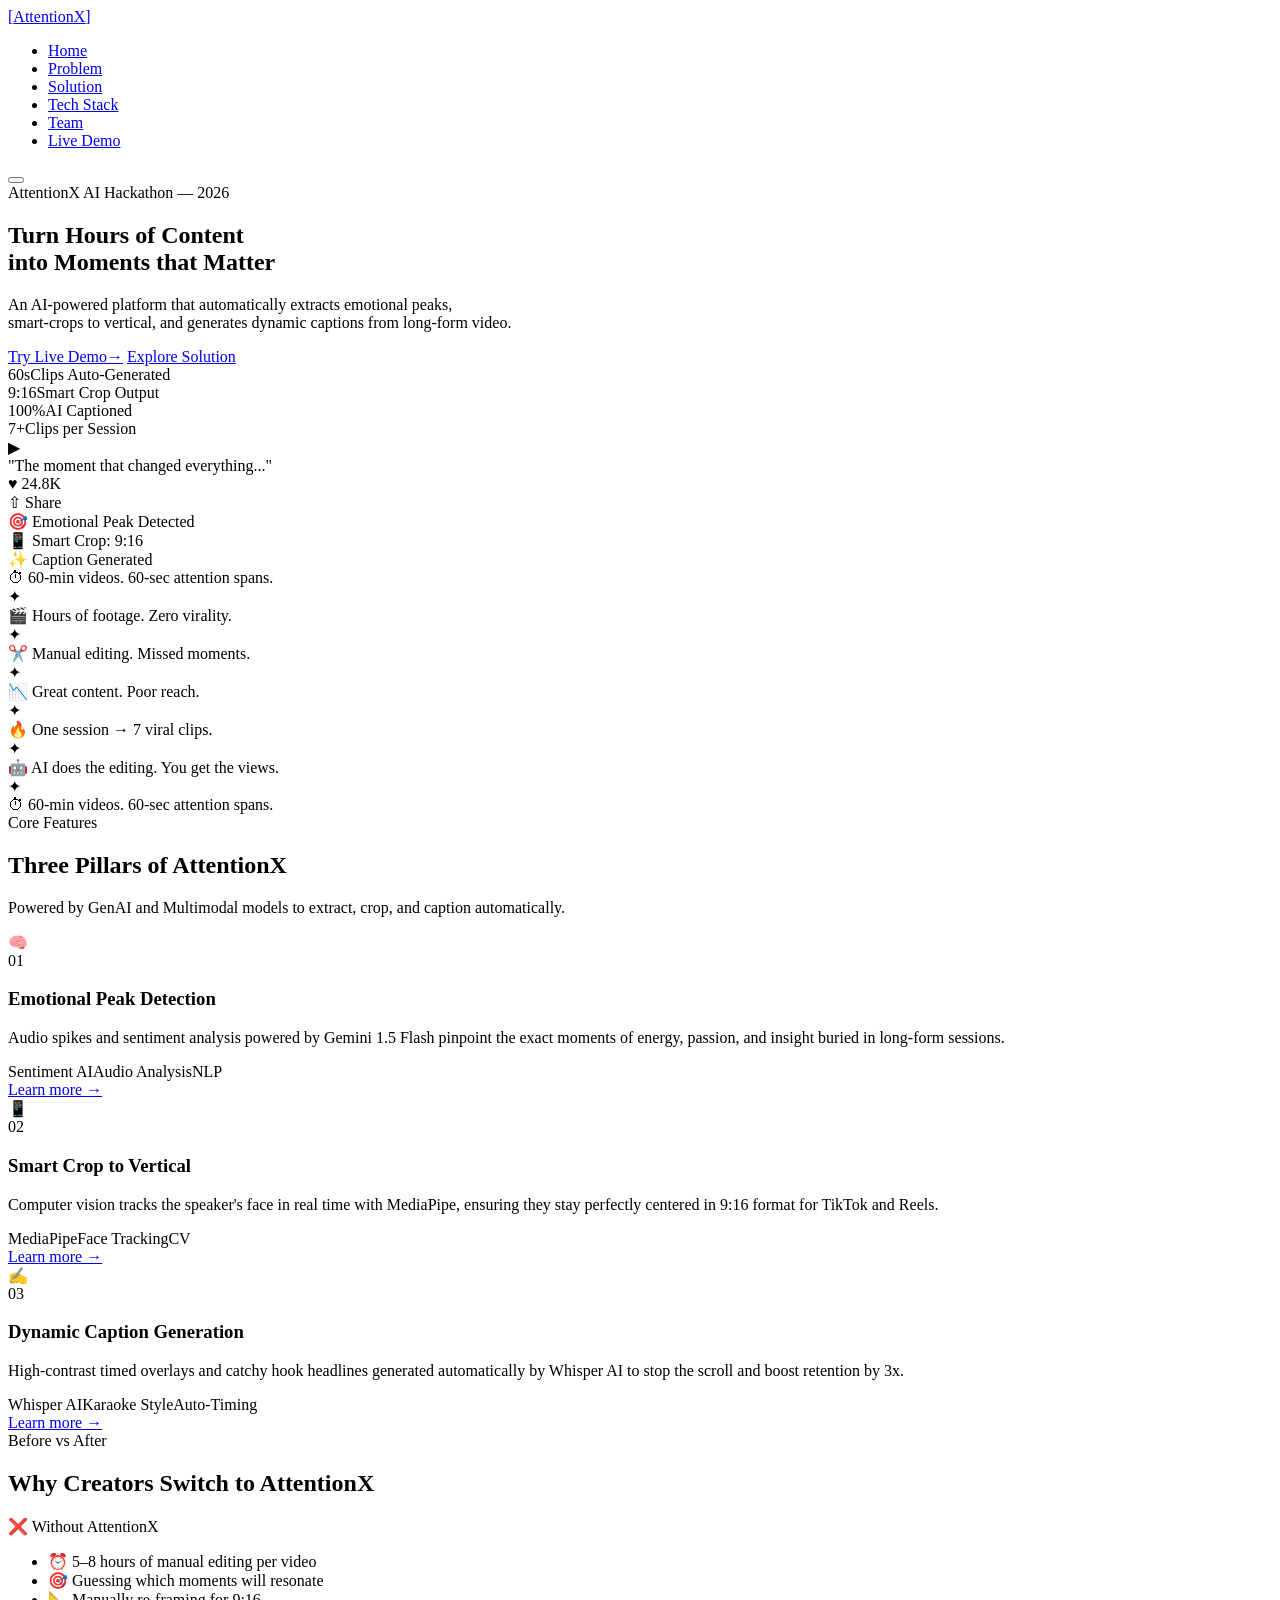
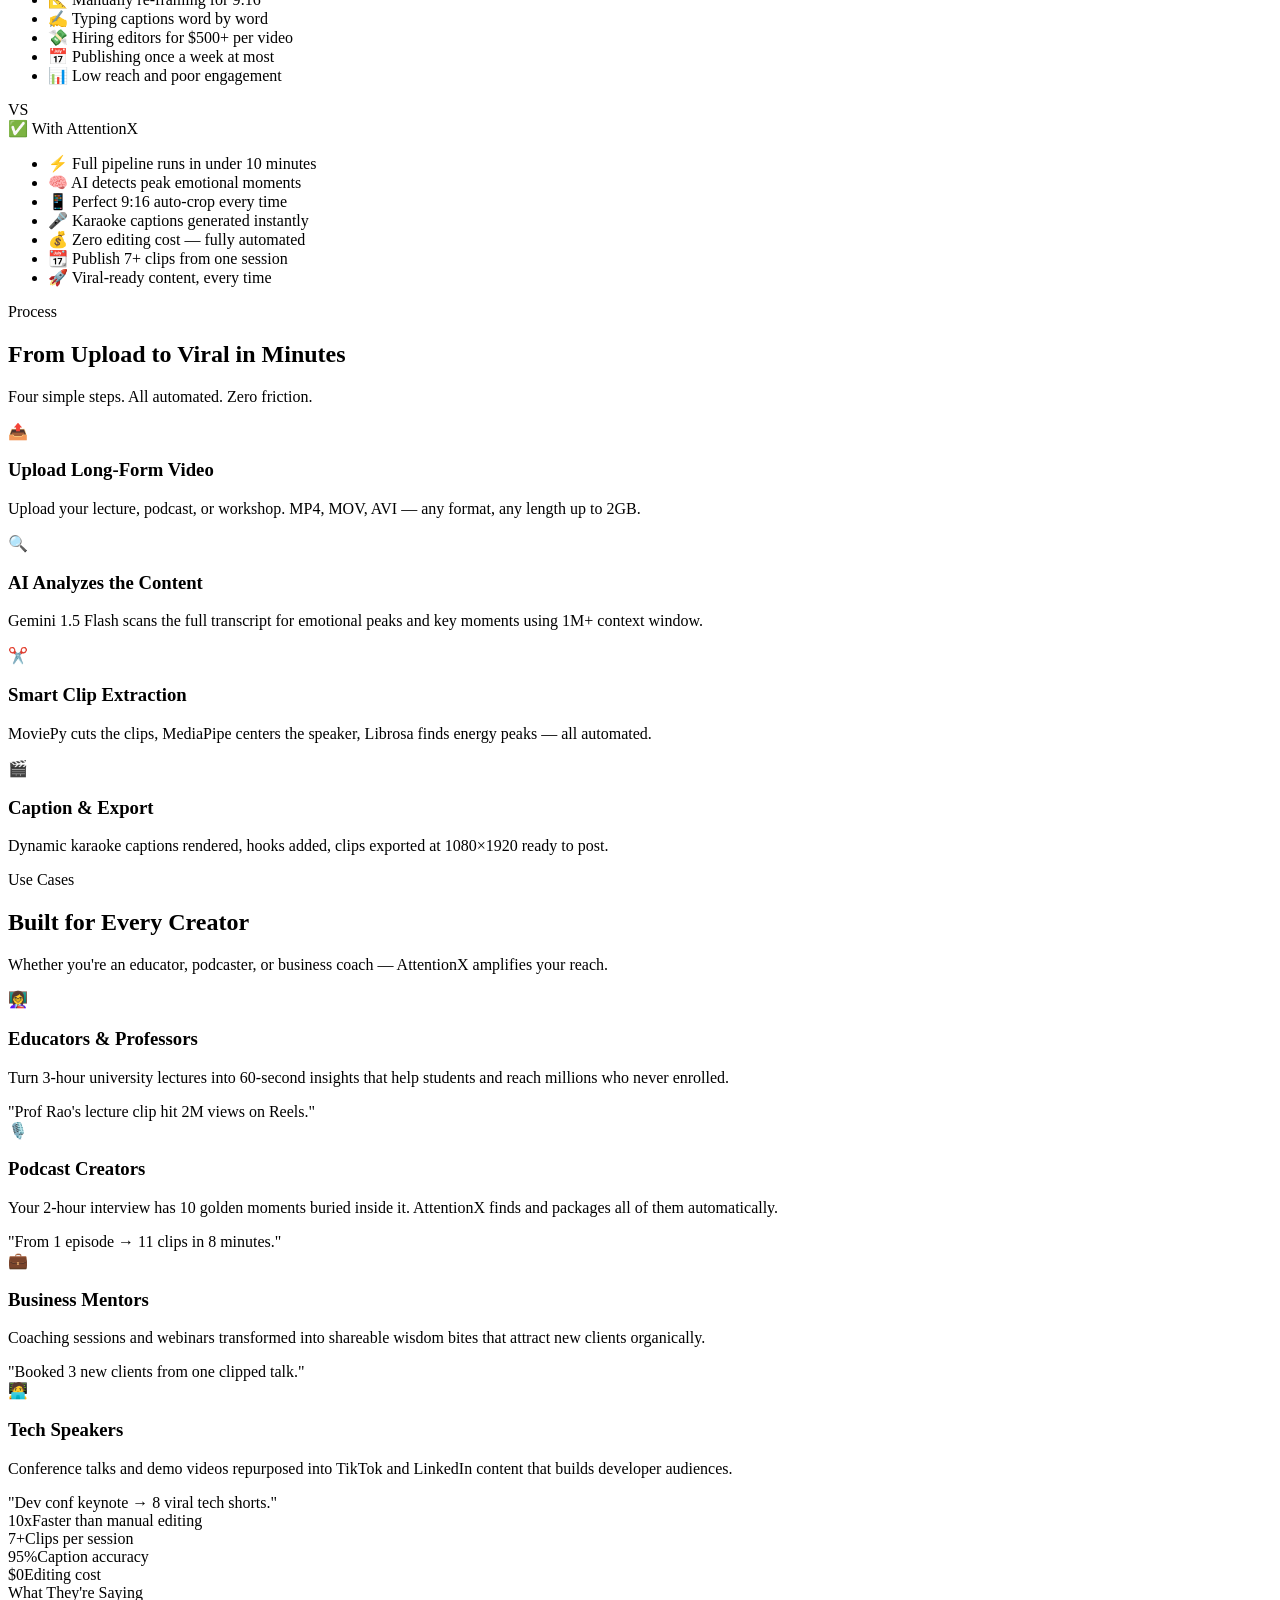
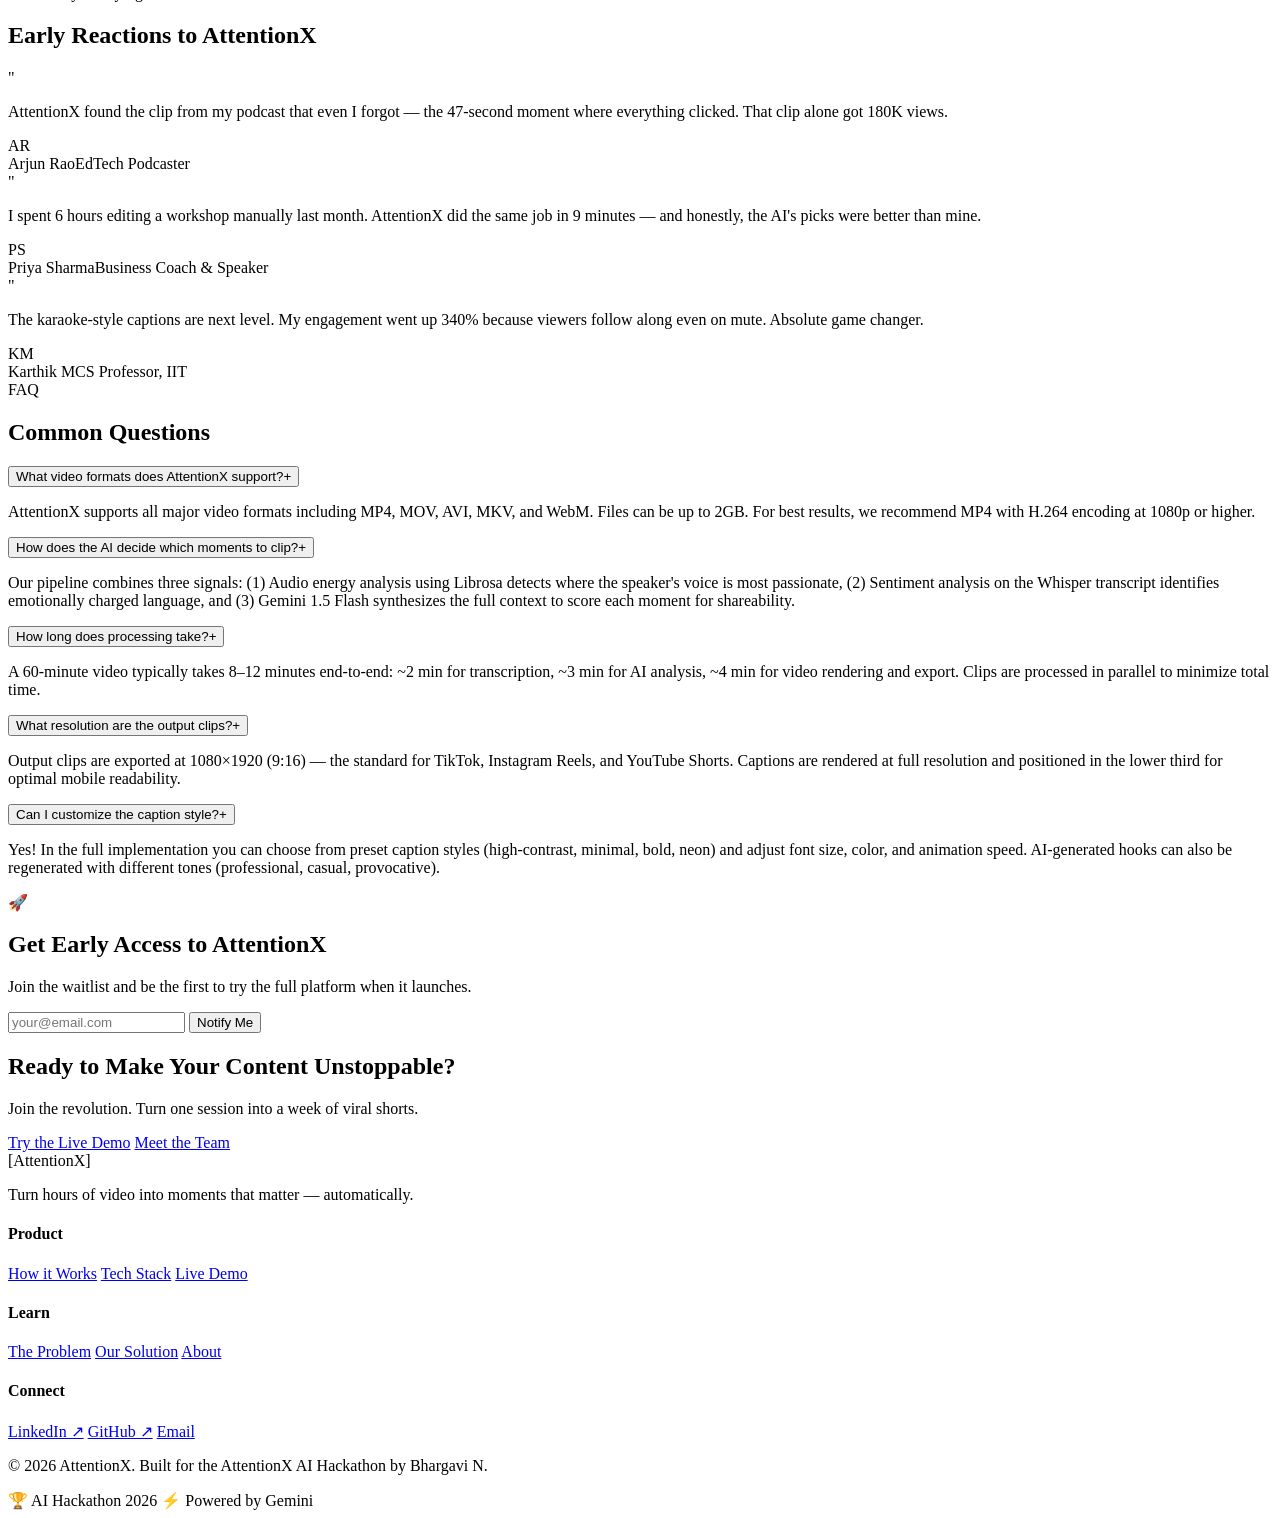
==== index.html @ 7f22f320 "Add files via upload" ====
<!DOCTYPE html>
<html lang="en">
<head>
  <meta charset="UTF-8" />
  <meta name="viewport" content="width=device-width, initial-scale=1.0"/>
  <meta name="description" content="AttentionX — AI-powered automated content repurposing engine. Turn hours of long-form video into viral short-form clips instantly."/>
  <title>AttentionX — Automated Content Repurposing Engine</title>
  <link rel="stylesheet" href="css/style.css"/>
  <link rel="preconnect" href="https://fonts.googleapis.com"/>
  <link rel="preconnect" href="https://fonts.gstatic.com" crossorigin/>
  <link href="https://fonts.googleapis.com/css2?family=Syne:wght@400;600;700;800&family=DM+Sans:ital,wght@0,300;0,400;0,500;1,300&family=JetBrains+Mono:wght@400;500&display=swap" rel="stylesheet"/>
</head>
<body>
<div class="cursor-dot" id="cursorDot"></div>
<div class="cursor-ring" id="cursorRing"></div>
<nav class="nav" id="nav">
  <div class="nav-inner">
    <a href="index.html" class="nav-logo"><span class="logo-bracket">[</span>Attention<span class="logo-x">X</span><span class="logo-bracket">]</span></a>
    <ul class="nav-links" id="navLinks">
      <li><a href="index.html" class="nav-link active">Home</a></li>
      <li><a href="problem.html" class="nav-link">Problem</a></li>
      <li><a href="solution.html" class="nav-link">Solution</a></li>
      <li><a href="tech.html" class="nav-link">Tech Stack</a></li>
      <li><a href="team.html" class="nav-link">Team</a></li>
      <li><a href="demo.html" class="nav-link nav-cta">Live Demo</a></li>
    </ul>
    <button class="hamburger" id="hamburger" aria-label="Toggle menu"><span></span><span></span><span></span></button>
  </div>
</nav>
<section class="hero" id="hero">
  <div class="hero-bg">
    <div class="grid-overlay"></div>
    <div class="orb orb-1"></div>
    <div class="orb orb-2"></div>
    <div class="orb orb-3"></div>
  </div>
  <div class="hero-content">
    <div class="badge animate-in" style="--delay:0.1s"><span class="badge-dot"></span>AttentionX AI Hackathon — 2026</div>
    <h1 class="hero-title animate-in" style="--delay:0.25s">Turn <span class="highlight-text">Hours</span> of Content<br/>into <span class="highlight-text">Moments</span> that Matter</h1>
    <p class="hero-subtitle animate-in" style="--delay:0.4s">An AI-powered platform that automatically extracts emotional peaks,<br/>smart-crops to vertical, and generates dynamic captions from long-form video.</p>
    <div class="hero-actions animate-in" style="--delay:0.55s">
      <a href="demo.html" class="btn btn-primary"><span class="btn-text">Try Live Demo</span><span class="btn-icon">→</span></a>
      <a href="solution.html" class="btn btn-ghost">Explore Solution</a>
    </div>
    <div class="hero-stats animate-in" style="--delay:0.7s">
      <div class="stat"><span class="stat-num">60s</span><span class="stat-label">Clips Auto-Generated</span></div>
      <div class="stat-divider"></div>
      <div class="stat"><span class="stat-num">9:16</span><span class="stat-label">Smart Crop Output</span></div>
      <div class="stat-divider"></div>
      <div class="stat"><span class="stat-num">100%</span><span class="stat-label">AI Captioned</span></div>
      <div class="stat-divider"></div>
      <div class="stat"><span class="stat-num">7+</span><span class="stat-label">Clips per Session</span></div>
    </div>
  </div>
  <div class="hero-visual animate-in" style="--delay:0.5s">
    <div class="phone-mockup">
      <div class="phone-notch"></div>
      <div class="phone-screen">
        <div class="video-preview">
          <div class="video-waveform"><span></span><span></span><span></span><span></span><span></span><span></span><span></span><span></span><span></span><span></span></div>
          <div class="play-btn">▶</div>
          <div class="caption-bar"><span class="caption-text typing-effect">"The moment that changed everything..."</span></div>
          <div class="progress-bar"><div class="progress-fill"></div></div>
        </div>
        <div class="phone-ui">
          <div class="like-btn">♥ 24.8K</div>
          <div class="share-btn">⇧ Share</div>
        </div>
      </div>
    </div>
    <div class="floating-tag tag-1">🎯 Emotional Peak Detected</div>
    <div class="floating-tag tag-2">📱 Smart Crop: 9:16</div>
    <div class="floating-tag tag-3">✨ Caption Generated</div>
  </div>
</section>
<section class="problem-strip">
  <div class="strip-inner">
    <div class="strip-item"><span class="strip-icon">⏱</span> 60-min videos. 60-sec attention spans.</div>
    <div class="strip-sep">✦</div>
    <div class="strip-item"><span class="strip-icon">🎬</span> Hours of footage. Zero virality.</div>
    <div class="strip-sep">✦</div>
    <div class="strip-item"><span class="strip-icon">✂️</span> Manual editing. Missed moments.</div>
    <div class="strip-sep">✦</div>
    <div class="strip-item"><span class="strip-icon">📉</span> Great content. Poor reach.</div>
    <div class="strip-sep">✦</div>
    <div class="strip-item"><span class="strip-icon">🔥</span> One session → 7 viral clips.</div>
    <div class="strip-sep">✦</div>
    <div class="strip-item"><span class="strip-icon">🤖</span> AI does the editing. You get the views.</div>
    <div class="strip-sep">✦</div>
    <div class="strip-item"><span class="strip-icon">⏱</span> 60-min videos. 60-sec attention spans.</div>
  </div>
</section>
<section class="features" id="features">
  <div class="container">
    <div class="section-header">
      <div class="section-tag">Core Features</div>
      <h2 class="section-title">Three Pillars of <span class="accent">AttentionX</span></h2>
      <p class="section-sub">Powered by GenAI and Multimodal models to extract, crop, and caption automatically.</p>
    </div>
    <div class="features-grid">
      <div class="feature-card card-glow fade-up" data-index="1">
        <div class="feature-icon">🧠</div>
        <div class="feature-num">01</div>
        <h3>Emotional Peak Detection</h3>
        <p>Audio spikes and sentiment analysis powered by Gemini 1.5 Flash pinpoint the exact moments of energy, passion, and insight buried in long-form sessions.</p>
        <div class="feature-tags"><span>Sentiment AI</span><span>Audio Analysis</span><span>NLP</span></div>
        <a href="solution.html#peaks" class="feature-link">Learn more →</a>
      </div>
      <div class="feature-card card-glow fade-up" data-index="2">
        <div class="feature-icon">📱</div>
        <div class="feature-num">02</div>
        <h3>Smart Crop to Vertical</h3>
        <p>Computer vision tracks the speaker's face in real time with MediaPipe, ensuring they stay perfectly centered in 9:16 format for TikTok and Reels.</p>
        <div class="feature-tags"><span>MediaPipe</span><span>Face Tracking</span><span>CV</span></div>
        <a href="solution.html#crop" class="feature-link">Learn more →</a>
      </div>
      <div class="feature-card card-glow fade-up" data-index="3">
        <div class="feature-icon">✍️</div>
        <div class="feature-num">03</div>
        <h3>Dynamic Caption Generation</h3>
        <p>High-contrast timed overlays and catchy hook headlines generated automatically by Whisper AI to stop the scroll and boost retention by 3x.</p>
        <div class="feature-tags"><span>Whisper AI</span><span>Karaoke Style</span><span>Auto-Timing</span></div>
        <a href="solution.html#captions" class="feature-link">Learn more →</a>
      </div>
    </div>
  </div>
</section>
<section class="comparison-section">
  <div class="container">
    <div class="section-header fade-up">
      <div class="section-tag">Before vs After</div>
      <h2 class="section-title">Why Creators <span class="accent">Switch to AttentionX</span></h2>
    </div>
    <div class="comparison-grid fade-up">
      <div class="comparison-col col-before">
        <div class="comp-header"><span class="comp-label bad">❌ Without AttentionX</span></div>
        <ul class="comp-list">
          <li>⏰ 5–8 hours of manual editing per video</li>
          <li>🎯 Guessing which moments will resonate</li>
          <li>📐 Manually re-framing for 9:16</li>
          <li>✍️ Typing captions word by word</li>
          <li>💸 Hiring editors for $500+ per video</li>
          <li>📅 Publishing once a week at most</li>
          <li>📊 Low reach and poor engagement</li>
        </ul>
      </div>
      <div class="comparison-divider"><div class="divider-vs">VS</div></div>
      <div class="comparison-col col-after">
        <div class="comp-header"><span class="comp-label good">✅ With AttentionX</span></div>
        <ul class="comp-list">
          <li>⚡ Full pipeline runs in under 10 minutes</li>
          <li>🧠 AI detects peak emotional moments</li>
          <li>📱 Perfect 9:16 auto-crop every time</li>
          <li>🎤 Karaoke captions generated instantly</li>
          <li>💰 Zero editing cost — fully automated</li>
          <li>📆 Publish 7+ clips from one session</li>
          <li>🚀 Viral-ready content, every time</li>
        </ul>
      </div>
    </div>
  </div>
</section>
<section class="how-it-works" id="how">
  <div class="container">
    <div class="section-header fade-up">
      <div class="section-tag">Process</div>
      <h2 class="section-title">From Upload to <span class="accent">Viral</span> in Minutes</h2>
      <p class="section-sub">Four simple steps. All automated. Zero friction.</p>
    </div>
    <div class="steps-timeline">
      <div class="step fade-up" data-step="1">
        <div class="step-dot"></div>
        <div class="step-content">
          <div class="step-icon">📤</div>
          <h3>Upload Long-Form Video</h3>
          <p>Upload your lecture, podcast, or workshop. MP4, MOV, AVI — any format, any length up to 2GB.</p>
        </div>
      </div>
      <div class="step fade-up" data-step="2">
        <div class="step-dot"></div>
        <div class="step-content">
          <div class="step-icon">🔍</div>
          <h3>AI Analyzes the Content</h3>
          <p>Gemini 1.5 Flash scans the full transcript for emotional peaks and key moments using 1M+ context window.</p>
        </div>
      </div>
      <div class="step fade-up" data-step="3">
        <div class="step-dot"></div>
        <div class="step-content">
          <div class="step-icon">✂️</div>
          <h3>Smart Clip Extraction</h3>
          <p>MoviePy cuts the clips, MediaPipe centers the speaker, Librosa finds energy peaks — all automated.</p>
        </div>
      </div>
      <div class="step fade-up" data-step="4">
        <div class="step-dot"></div>
        <div class="step-content">
          <div class="step-icon">🎬</div>
          <h3>Caption & Export</h3>
          <p>Dynamic karaoke captions rendered, hooks added, clips exported at 1080×1920 ready to post.</p>
        </div>
      </div>
    </div>
  </div>
</section>
<section class="use-cases">
  <div class="container">
    <div class="section-header fade-up">
      <div class="section-tag">Use Cases</div>
      <h2 class="section-title">Built for <span class="accent">Every Creator</span></h2>
      <p class="section-sub">Whether you're an educator, podcaster, or business coach — AttentionX amplifies your reach.</p>
    </div>
    <div class="usecases-grid fade-up">
      <div class="usecase-card">
        <div class="usecase-icon">👩‍🏫</div>
        <h3>Educators & Professors</h3>
        <p>Turn 3-hour university lectures into 60-second insights that help students and reach millions who never enrolled.</p>
        <div class="usecase-example">"Prof Rao's lecture clip hit 2M views on Reels."</div>
      </div>
      <div class="usecase-card">
        <div class="usecase-icon">🎙️</div>
        <h3>Podcast Creators</h3>
        <p>Your 2-hour interview has 10 golden moments buried inside it. AttentionX finds and packages all of them automatically.</p>
        <div class="usecase-example">"From 1 episode → 11 clips in 8 minutes."</div>
      </div>
      <div class="usecase-card">
        <div class="usecase-icon">💼</div>
        <h3>Business Mentors</h3>
        <p>Coaching sessions and webinars transformed into shareable wisdom bites that attract new clients organically.</p>
        <div class="usecase-example">"Booked 3 new clients from one clipped talk."</div>
      </div>
      <div class="usecase-card">
        <div class="usecase-icon">🧑‍💻</div>
        <h3>Tech Speakers</h3>
        <p>Conference talks and demo videos repurposed into TikTok and LinkedIn content that builds developer audiences.</p>
        <div class="usecase-example">"Dev conf keynote → 8 viral tech shorts."</div>
      </div>
    </div>
  </div>
</section>
<section class="metrics-section">
  <div class="container">
    <div class="metrics-banner fade-up">
      <div class="metric-item"><span class="metric-big">10x</span><span class="metric-label">Faster than manual editing</span></div>
      <div class="metric-divider"></div>
      <div class="metric-item"><span class="metric-big">7+</span><span class="metric-label">Clips per session</span></div>
      <div class="metric-divider"></div>
      <div class="metric-item"><span class="metric-big">95%</span><span class="metric-label">Caption accuracy</span></div>
      <div class="metric-divider"></div>
      <div class="metric-item"><span class="metric-big">$0</span><span class="metric-label">Editing cost</span></div>
    </div>
  </div>
</section>
<section class="testimonials">
  <div class="container">
    <div class="section-header fade-up">
      <div class="section-tag">What They're Saying</div>
      <h2 class="section-title">Early Reactions to <span class="accent">AttentionX</span></h2>
    </div>
    <div class="testimonials-grid fade-up">
      <div class="testimonial-card">
        <div class="testi-quote">"</div>
        <p>AttentionX found the clip from my podcast that even I forgot — the 47-second moment where everything clicked. That clip alone got 180K views.</p>
        <div class="testi-author">
          <div class="testi-avatar">AR</div>
          <div><span class="testi-name">Arjun Rao</span><span class="testi-title">EdTech Podcaster</span></div>
        </div>
      </div>
      <div class="testimonial-card testi-featured">
        <div class="testi-quote">"</div>
        <p>I spent 6 hours editing a workshop manually last month. AttentionX did the same job in 9 minutes — and honestly, the AI's picks were better than mine.</p>
        <div class="testi-author">
          <div class="testi-avatar">PS</div>
          <div><span class="testi-name">Priya Sharma</span><span class="testi-title">Business Coach & Speaker</span></div>
        </div>
      </div>
      <div class="testimonial-card">
        <div class="testi-quote">"</div>
        <p>The karaoke-style captions are next level. My engagement went up 340% because viewers follow along even on mute. Absolute game changer.</p>
        <div class="testi-author">
          <div class="testi-avatar">KM</div>
          <div><span class="testi-name">Karthik M</span><span class="testi-title">CS Professor, IIT</span></div>
        </div>
      </div>
    </div>
  </div>
</section>
<section class="faq-section">
  <div class="container">
    <div class="section-header fade-up">
      <div class="section-tag">FAQ</div>
      <h2 class="section-title">Common <span class="accent">Questions</span></h2>
    </div>
    <div class="faq-list fade-up">
      <div class="faq-item">
        <button class="faq-question" onclick="toggleFaq(this)"><span>What video formats does AttentionX support?</span><span class="faq-icon">+</span></button>
        <div class="faq-answer"><p>AttentionX supports all major video formats including MP4, MOV, AVI, MKV, and WebM. Files can be up to 2GB. For best results, we recommend MP4 with H.264 encoding at 1080p or higher.</p></div>
      </div>
      <div class="faq-item">
        <button class="faq-question" onclick="toggleFaq(this)"><span>How does the AI decide which moments to clip?</span><span class="faq-icon">+</span></button>
        <div class="faq-answer"><p>Our pipeline combines three signals: (1) Audio energy analysis using Librosa detects where the speaker's voice is most passionate, (2) Sentiment analysis on the Whisper transcript identifies emotionally charged language, and (3) Gemini 1.5 Flash synthesizes the full context to score each moment for shareability.</p></div>
      </div>
      <div class="faq-item">
        <button class="faq-question" onclick="toggleFaq(this)"><span>How long does processing take?</span><span class="faq-icon">+</span></button>
        <div class="faq-answer"><p>A 60-minute video typically takes 8–12 minutes end-to-end: ~2 min for transcription, ~3 min for AI analysis, ~4 min for video rendering and export. Clips are processed in parallel to minimize total time.</p></div>
      </div>
      <div class="faq-item">
        <button class="faq-question" onclick="toggleFaq(this)"><span>What resolution are the output clips?</span><span class="faq-icon">+</span></button>
        <div class="faq-answer"><p>Output clips are exported at 1080×1920 (9:16) — the standard for TikTok, Instagram Reels, and YouTube Shorts. Captions are rendered at full resolution and positioned in the lower third for optimal mobile readability.</p></div>
      </div>
      <div class="faq-item">
        <button class="faq-question" onclick="toggleFaq(this)"><span>Can I customize the caption style?</span><span class="faq-icon">+</span></button>
        <div class="faq-answer"><p>Yes! In the full implementation you can choose from preset caption styles (high-contrast, minimal, bold, neon) and adjust font size, color, and animation speed. AI-generated hooks can also be regenerated with different tones (professional, casual, provocative).</p></div>
      </div>
    </div>
  </div>
</section>
<section class="notify-section">
  <div class="container">
    <div class="notify-card fade-up">
      <div class="notify-icon">🚀</div>
      <h2 class="notify-title">Get Early Access to <span class="accent">AttentionX</span></h2>
      <p class="notify-sub">Join the waitlist and be the first to try the full platform when it launches.</p>
      <div class="notify-form">
        <input type="email" id="notifyEmail" class="notify-input" placeholder="your@email.com" autocomplete="email"/>
        <button class="btn btn-primary notify-btn" onclick="handleNotify()">Notify Me</button>
      </div>
      <p class="notify-note" id="notifyMsg"></p>
    </div>
  </div>
</section>
<section class="cta-section">
  <div class="cta-bg"><div class="cta-orb"></div></div>
  <div class="container cta-inner">
    <h2 class="cta-title">Ready to Make Your Content <span class="accent">Unstoppable?</span></h2>
    <p class="cta-sub">Join the revolution. Turn one session into a week of viral shorts.</p>
    <div class="cta-actions">
      <a href="demo.html" class="btn btn-primary btn-large">Try the Live Demo</a>
      <a href="team.html" class="btn btn-ghost btn-large">Meet the Team</a>
    </div>
  </div>
</section>
<footer class="footer">
  <div class="container footer-inner">
    <div class="footer-top">
      <div class="footer-brand">
        <div class="footer-logo"><span class="logo-bracket">[</span>Attention<span class="logo-x">X</span><span class="logo-bracket">]</span></div>
        <p class="footer-tagline">Turn hours of video into moments that matter — automatically.</p>
      </div>
      <div class="footer-nav-cols">
        <div class="footer-col">
          <h4 class="footer-col-title">Product</h4>
          <a href="solution.html">How it Works</a>
          <a href="tech.html">Tech Stack</a>
          <a href="demo.html">Live Demo</a>
        </div>
        <div class="footer-col">
          <h4 class="footer-col-title">Learn</h4>
          <a href="problem.html">The Problem</a>
          <a href="solution.html">Our Solution</a>
          <a href="team.html">About</a>
        </div>
        <div class="footer-col">
          <h4 class="footer-col-title">Connect</h4>
          <a href="https://www.linkedin.com/in/bhargavi-nagaraj-967811381" target="_blank" rel="noopener">LinkedIn ↗</a>
          <a href="https://github.com/bhargavi2048-boop" target="_blank" rel="noopener">GitHub ↗</a>
          <a href="mailto:bhargavi2048@gmail.com">Email</a>
        </div>
      </div>
    </div>
    <div class="footer-bottom">
      <p class="footer-copy">© 2026 AttentionX. Built for the AttentionX AI Hackathon by Bhargavi N.</p>
      <div class="footer-badges">
        <span class="footer-badge">🏆 AI Hackathon 2026</span>
        <span class="footer-badge">⚡ Powered by Gemini</span>
      </div>
    </div>
  </div>
</footer>
<script src="js/main.js"></script>
</body>
</html>
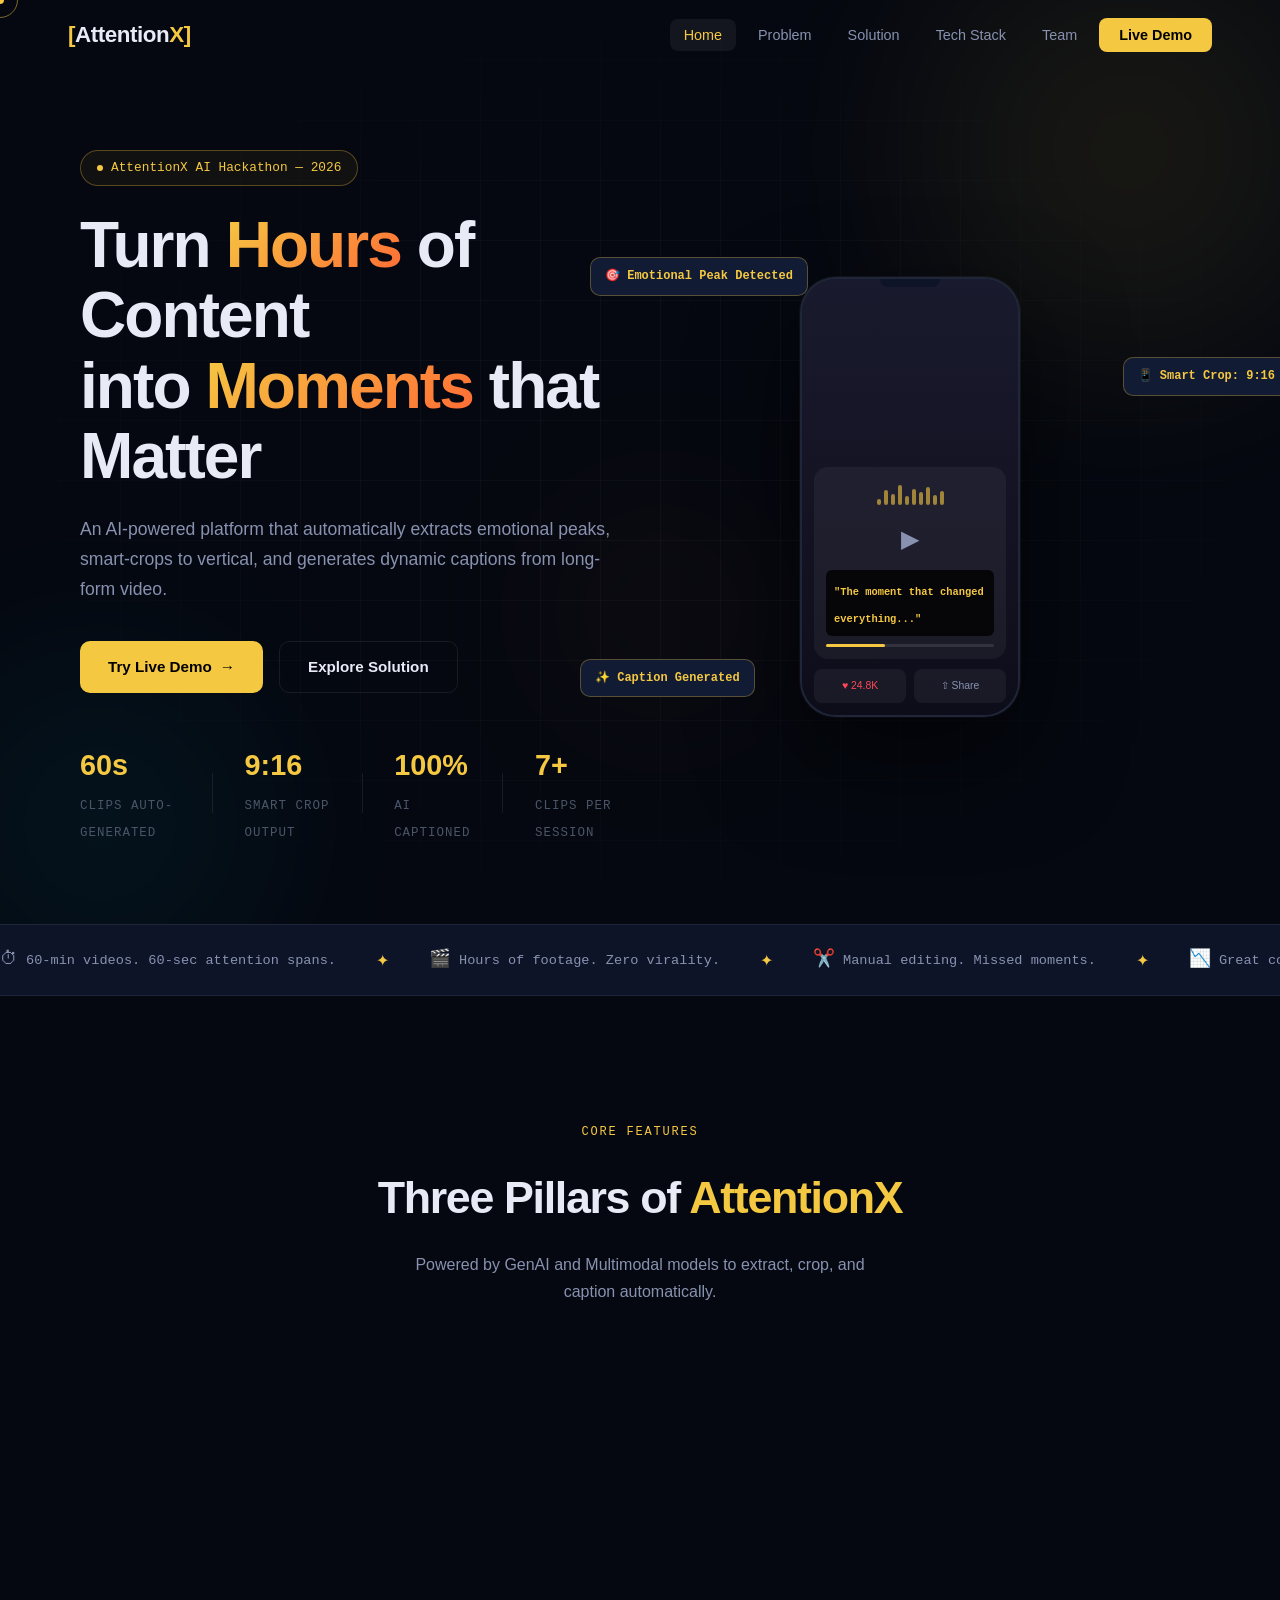
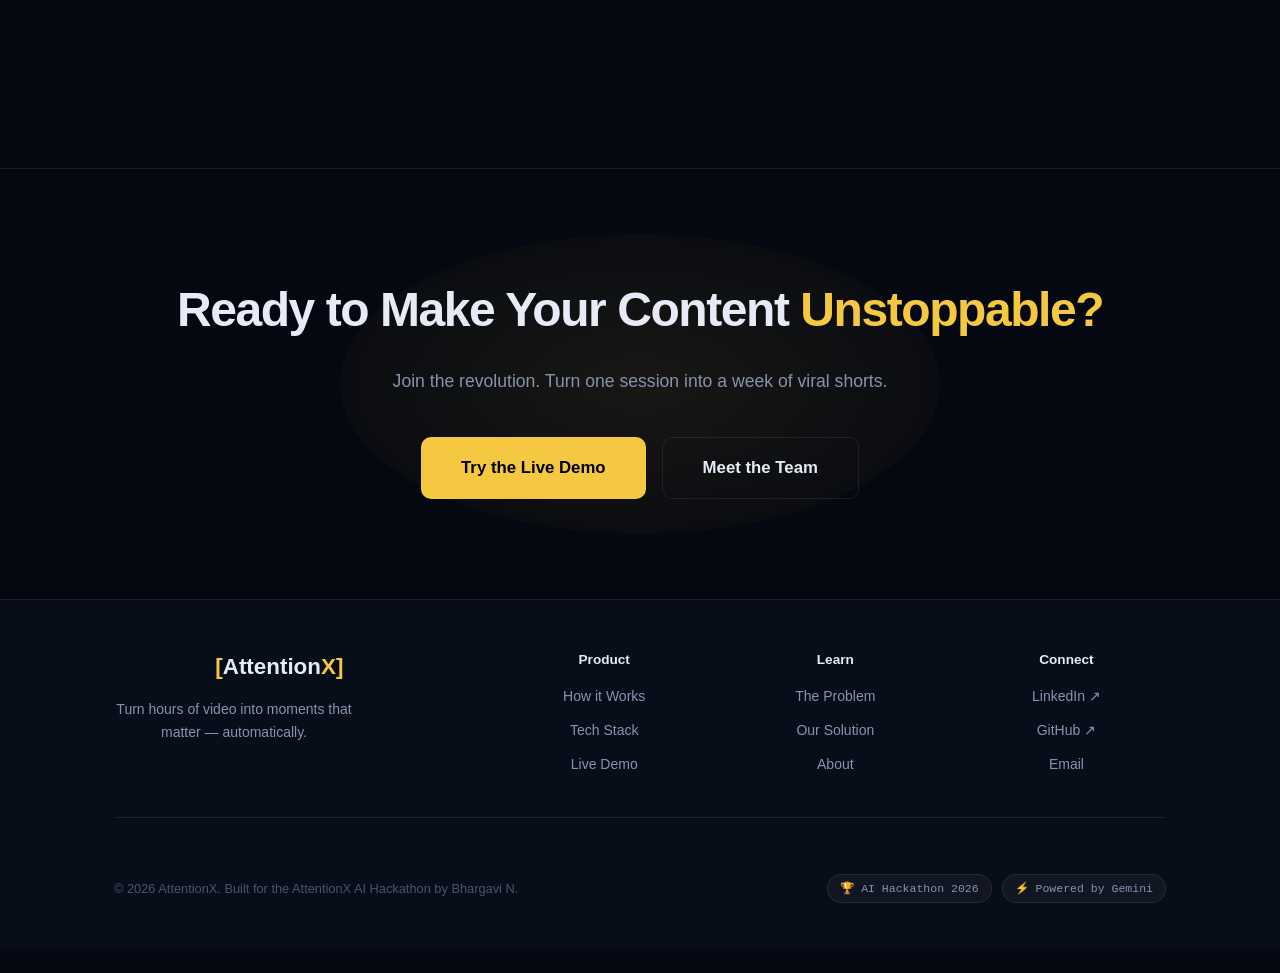
==== commit 90de80b5: "Update index.html" ====
--- a/index.html
+++ b/index.html
@@ -5,7 +5,7 @@
   <meta name="viewport" content="width=device-width, initial-scale=1.0"/>
   <meta name="description" content="AttentionX — AI-powered automated content repurposing engine. Turn hours of long-form video into viral short-form clips instantly."/>
   <title>AttentionX — Automated Content Repurposing Engine</title>
-  <link rel="stylesheet" href="css/style.css"/>
+  <link rel="stylesheet" href="style.css">
   <link rel="preconnect" href="https://fonts.googleapis.com"/>
   <link rel="preconnect" href="https://fonts.gstatic.com" crossorigin/>
   <link href="https://fonts.googleapis.com/css2?family=Syne:wght@400;600;700;800&family=DM+Sans:ital,wght@0,300;0,400;0,500;1,300&family=JetBrains+Mono:wght@400;500&display=swap" rel="stylesheet"/>
--- a/style.css
+++ b/style.css
@@ -0,0 +1,1375 @@
+/* =========================================
+   AttentionX — Main Stylesheet
+   ========================================= */
+
+:root {
+  --bg: #050810;
+  --bg-2: #080d1a;
+  --surface: #0d1428;
+  --surface-2: #111b33;
+  --border: rgba(255,255,255,0.08);
+  --border-accent: rgba(255,200,60,0.3);
+  --text: #e8eaf6;
+  --text-muted: #8892b0;
+  --text-dim: #4a5568;
+  --accent: #f5c842;
+  --accent-2: #ff6b35;
+  --accent-3: #00d4ff;
+  --glow: rgba(245,200,66,0.15);
+  --glow-strong: rgba(245,200,66,0.3);
+  --radius: 12px;
+  --radius-lg: 20px;
+  --nav-h: 70px;
+  --font-display: 'Syne', sans-serif;
+  --font-body: 'DM Sans', sans-serif;
+  --font-mono: 'JetBrains Mono', monospace;
+  --transition: 0.3s cubic-bezier(0.4,0,0.2,1);
+}
+
+*, *::before, *::after { box-sizing: border-box; margin: 0; padding: 0; }
+
+html { scroll-behavior: smooth; }
+
+body {
+  font-family: var(--font-body);
+  background: var(--bg);
+  color: var(--text);
+  line-height: 1.7;
+  overflow-x: hidden;
+  cursor: none;
+}
+
+a { color: inherit; text-decoration: none; }
+img { max-width: 100%; display: block; }
+
+.container { max-width: 1100px; margin: 0 auto; padding: 0 24px; }
+
+/* ========== CUSTOM CURSOR ========== */
+.cursor-dot, .cursor-ring {
+  position: fixed; top: 0; left: 0;
+  pointer-events: none; z-index: 9999;
+  transform: translate(-50%, -50%);
+  transition: opacity 0.3s;
+}
+.cursor-dot {
+  width: 8px; height: 8px;
+  background: var(--accent);
+  border-radius: 50%;
+  transition: transform 0.1s;
+}
+.cursor-ring {
+  width: 36px; height: 36px;
+  border: 1.5px solid var(--accent);
+  border-radius: 50%;
+  opacity: 0.5;
+  transition: width 0.3s, height 0.3s, opacity 0.3s, transform 0.15s;
+}
+.cursor-ring.hovering {
+  width: 56px; height: 56px;
+  opacity: 0.8;
+  background: var(--glow);
+}
+
+/* ========== NAV ========== */
+.nav {
+  position: fixed; top: 0; left: 0; right: 0;
+  height: var(--nav-h);
+  z-index: 1000;
+  transition: background var(--transition), backdrop-filter var(--transition), border-color var(--transition);
+}
+.nav.scrolled {
+  background: rgba(5,8,16,0.92);
+  backdrop-filter: blur(20px);
+  border-bottom: 1px solid var(--border);
+}
+.nav-inner {
+  max-width: 1200px; margin: 0 auto; padding: 0 28px;
+  height: 100%;
+  display: flex; align-items: center; justify-content: space-between;
+}
+.nav-logo {
+  font-family: var(--font-display);
+  font-size: 1.4rem; font-weight: 800;
+  letter-spacing: -0.02em;
+  color: var(--text);
+  transition: color var(--transition);
+}
+.nav-logo:hover { color: var(--accent); }
+.logo-bracket { color: var(--accent); }
+.logo-x { color: var(--accent); }
+
+.nav-links {
+  list-style: none;
+  display: flex; align-items: center; gap: 8px;
+}
+.nav-link {
+  font-size: 0.9rem; font-weight: 500;
+  padding: 8px 14px;
+  border-radius: 8px;
+  transition: all var(--transition);
+  color: var(--text-muted);
+}
+.nav-link:hover, .nav-link.active {
+  color: var(--text);
+  background: rgba(255,255,255,0.06);
+}
+.nav-link.active { color: var(--accent); }
+.nav-cta {
+  background: var(--accent) !important;
+  color: #000 !important;
+  font-weight: 700 !important;
+  padding: 9px 20px !important;
+}
+.nav-cta:hover {
+  background: #ffd76e !important;
+  transform: translateY(-1px);
+  box-shadow: 0 4px 20px rgba(245,200,66,0.4);
+}
+
+.hamburger {
+  display: none; flex-direction: column; gap: 5px;
+  background: none; border: none; cursor: pointer; padding: 6px;
+}
+.hamburger span {
+  display: block; width: 24px; height: 2px;
+  background: var(--text); border-radius: 2px;
+  transition: all var(--transition);
+}
+
+/* ========== BUTTONS ========== */
+.btn {
+  display: inline-flex; align-items: center; gap: 8px;
+  padding: 12px 28px; border-radius: 10px;
+  font-family: var(--font-display); font-weight: 600; font-size: 0.95rem;
+  border: none; cursor: pointer;
+  transition: all var(--transition);
+  white-space: nowrap;
+}
+.btn-primary {
+  background: var(--accent); color: #000;
+}
+.btn-primary:hover {
+  background: #ffd76e;
+  transform: translateY(-2px);
+  box-shadow: 0 8px 30px rgba(245,200,66,0.4);
+}
+.btn-ghost {
+  background: transparent;
+  color: var(--text);
+  border: 1px solid var(--border);
+}
+.btn-ghost:hover {
+  border-color: var(--accent);
+  color: var(--accent);
+  background: var(--glow);
+}
+.btn-large { padding: 16px 40px; font-size: 1.05rem; }
+
+/* ========== HERO ========== */
+.hero {
+  min-height: 100vh;
+  display: flex; align-items: center;
+  position: relative; overflow: hidden;
+  padding-top: var(--nav-h);
+}
+.hero-bg {
+  position: absolute; inset: 0; z-index: 0;
+}
+.grid-overlay {
+  position: absolute; inset: 0;
+  background-image:
+    linear-gradient(rgba(255,255,255,0.03) 1px, transparent 1px),
+    linear-gradient(90deg, rgba(255,255,255,0.03) 1px, transparent 1px);
+  background-size: 60px 60px;
+  mask-image: radial-gradient(ellipse at center, black 30%, transparent 80%);
+}
+.orb {
+  position: absolute; border-radius: 50%;
+  filter: blur(80px); opacity: 0.5;
+  animation: float-orb 8s ease-in-out infinite;
+}
+.orb-1 {
+  width: 500px; height: 500px;
+  background: radial-gradient(circle, rgba(245,200,66,0.2), transparent);
+  top: -100px; right: -100px;
+}
+.orb-2 {
+  width: 400px; height: 400px;
+  background: radial-gradient(circle, rgba(0,212,255,0.15), transparent);
+  bottom: -100px; left: -100px;
+  animation-delay: -4s;
+}
+.orb-3 {
+  width: 300px; height: 300px;
+  background: radial-gradient(circle, rgba(255,107,53,0.1), transparent);
+  top: 50%; left: 40%;
+  animation-delay: -2s;
+}
+@keyframes float-orb {
+  0%,100% { transform: translateY(0) scale(1); }
+  50% { transform: translateY(-30px) scale(1.05); }
+}
+
+.hero-content {
+  position: relative; z-index: 1;
+  flex: 1;
+  max-width: 620px;
+  padding: 80px 0 80px 80px;
+}
+.badge {
+  display: inline-flex; align-items: center; gap: 8px;
+  padding: 6px 16px;
+  border: 1px solid var(--border-accent);
+  border-radius: 100px;
+  font-size: 0.8rem; font-weight: 500; font-family: var(--font-mono);
+  color: var(--accent); background: rgba(245,200,66,0.05);
+  margin-bottom: 24px;
+}
+.badge-dot {
+  width: 6px; height: 6px; border-radius: 50%;
+  background: var(--accent);
+  animation: pulse-dot 2s infinite;
+}
+@keyframes pulse-dot {
+  0%,100% { opacity: 1; }
+  50% { opacity: 0.3; }
+}
+
+.hero-title {
+  font-family: var(--font-display);
+  font-size: clamp(2.5rem, 5vw, 4rem);
+  font-weight: 800;
+  line-height: 1.1;
+  letter-spacing: -0.03em;
+  margin-bottom: 24px;
+}
+.highlight-text {
+  background: linear-gradient(135deg, var(--accent), var(--accent-2));
+  -webkit-background-clip: text; background-clip: text;
+  -webkit-text-fill-color: transparent;
+}
+.hero-subtitle {
+  font-size: 1.1rem; color: var(--text-muted);
+  line-height: 1.7; margin-bottom: 36px;
+  font-weight: 300;
+}
+.hero-actions {
+  display: flex; gap: 16px; flex-wrap: wrap;
+  margin-bottom: 48px;
+}
+.btn-icon { transition: transform var(--transition); }
+.btn:hover .btn-icon { transform: translateX(4px); }
+
+.hero-stats {
+  display: flex; align-items: center; gap: 32px;
+}
+.stat { text-align: left; }
+.stat-num {
+  display: block;
+  font-family: var(--font-display); font-size: 1.8rem; font-weight: 800;
+  color: var(--accent);
+}
+.stat-label {
+  font-size: 0.78rem; color: var(--text-dim); font-family: var(--font-mono);
+  text-transform: uppercase; letter-spacing: 0.08em;
+}
+.stat-divider { width: 1px; height: 40px; background: var(--border); }
+
+/* PHONE MOCKUP */
+.hero-visual {
+  position: relative; z-index: 1;
+  display: flex; align-items: center; justify-content: center;
+  flex: 1;
+  padding: 80px 80px 80px 0;
+}
+.phone-mockup {
+  width: 220px; height: 440px;
+  background: var(--surface);
+  border: 2px solid var(--border);
+  border-radius: 36px;
+  overflow: hidden;
+  box-shadow: 0 40px 100px rgba(0,0,0,0.6), 0 0 0 1px rgba(255,255,255,0.05);
+  position: relative;
+  animation: float-phone 4s ease-in-out infinite;
+}
+@keyframes float-phone {
+  0%,100% { transform: translateY(0) rotate(-2deg); }
+  50% { transform: translateY(-16px) rotate(-2deg); }
+}
+.phone-screen {
+  height: 100%;
+  background: linear-gradient(180deg, #1a1a2e 0%, #0d0d1a 100%);
+  display: flex; flex-direction: column; justify-content: flex-end;
+  padding: 12px;
+}
+.video-preview {
+  background: rgba(255,255,255,0.05);
+  border-radius: 14px; padding: 12px;
+  margin-bottom: 10px; position: relative;
+}
+.play-btn {
+  font-size: 1.5rem; text-align: center;
+  margin-bottom: 10px; color: var(--text-muted);
+}
+.caption-bar {
+  background: rgba(0,0,0,0.8);
+  border-radius: 6px; padding: 6px 8px;
+  margin-bottom: 8px;
+}
+.caption-text {
+  font-size: 0.65rem; color: var(--accent); font-weight: 600;
+  font-family: var(--font-mono);
+}
+.progress-bar {
+  height: 3px; background: rgba(255,255,255,0.1); border-radius: 2px;
+}
+.progress-fill {
+  height: 100%; background: var(--accent); border-radius: 2px; width: 35%;
+  animation: progress-anim 4s ease-in-out infinite;
+}
+@keyframes progress-anim {
+  0%,100% { width: 10%; } 50% { width: 80%; }
+}
+.phone-ui {
+  display: flex; gap: 8px;
+}
+.like-btn, .share-btn {
+  flex: 1; padding: 8px;
+  background: rgba(255,255,255,0.05);
+  border-radius: 8px; font-size: 0.65rem;
+  text-align: center; color: var(--text-muted);
+}
+.like-btn { color: #ff4757; }
+
+.floating-tag {
+  position: absolute;
+  background: var(--surface-2);
+  border: 1px solid var(--border-accent);
+  border-radius: 10px;
+  padding: 8px 14px;
+  font-size: 0.75rem; font-weight: 600; font-family: var(--font-mono);
+  color: var(--accent);
+  white-space: nowrap;
+  animation: float-tag 3s ease-in-out infinite;
+}
+.tag-1 { top: 60px; left: -30px; animation-delay: 0s; }
+.tag-2 { top: 160px; right: -10px; animation-delay: -1s; }
+.tag-3 { bottom: 100px; left: -40px; animation-delay: -2s; }
+@keyframes float-tag {
+  0%,100% { transform: translateY(0); }
+  50% { transform: translateY(-8px); }
+}
+
+/* ========== ANIMATE IN ========== */
+.animate-in {
+  opacity: 0; transform: translateY(24px);
+  animation: fade-up-in 0.7s cubic-bezier(0.4,0,0.2,1) forwards;
+  animation-delay: var(--delay, 0s);
+}
+@keyframes fade-up-in {
+  to { opacity: 1; transform: translateY(0); }
+}
+.fade-up {
+  opacity: 0; transform: translateY(32px);
+  transition: opacity 0.7s ease, transform 0.7s ease;
+}
+.fade-up.visible { opacity: 1; transform: translateY(0); }
+
+/* ========== PROBLEM STRIP ========== */
+.problem-strip {
+  overflow: hidden; border-top: 1px solid var(--border); border-bottom: 1px solid var(--border);
+  background: var(--surface);
+}
+.strip-inner {
+  display: flex; align-items: center; gap: 40px;
+  padding: 20px 0;
+  animation: scroll-strip 18s linear infinite;
+  white-space: nowrap;
+  width: max-content;
+}
+.strip-item {
+  font-family: var(--font-mono); font-size: 0.85rem;
+  color: var(--text-muted); display: flex; align-items: center; gap: 8px;
+  flex-shrink: 0;
+}
+.strip-icon { font-size: 1.1rem; }
+.strip-sep { color: var(--accent); flex-shrink: 0; }
+@keyframes scroll-strip {
+  0% { transform: translateX(0); }
+  100% { transform: translateX(-50%); }
+}
+
+/* ========== FEATURES ========== */
+.features { padding: 120px 0; }
+.section-header {
+  text-align: center; margin-bottom: 72px;
+}
+.section-tag {
+  display: inline-block;
+  font-family: var(--font-mono); font-size: 0.75rem;
+  text-transform: uppercase; letter-spacing: 0.15em;
+  color: var(--accent); margin-bottom: 16px;
+}
+.section-title {
+  font-family: var(--font-display);
+  font-size: clamp(1.8rem, 4vw, 2.8rem);
+  font-weight: 800; letter-spacing: -0.03em;
+  margin-bottom: 16px;
+}
+.accent { color: var(--accent); }
+.section-sub { color: var(--text-muted); max-width: 500px; margin: 0 auto; }
+
+.features-grid {
+  display: grid; grid-template-columns: repeat(3, 1fr); gap: 24px;
+}
+.feature-card {
+  background: var(--surface);
+  border: 1px solid var(--border);
+  border-radius: var(--radius-lg);
+  padding: 36px 30px;
+  position: relative; overflow: hidden;
+  transition: all var(--transition);
+}
+.feature-card::before {
+  content: '';
+  position: absolute; inset: 0;
+  background: radial-gradient(circle at 50% 0, var(--glow), transparent 60%);
+  opacity: 0; transition: opacity var(--transition);
+}
+.feature-card:hover {
+  border-color: var(--border-accent);
+  transform: translateY(-6px);
+  box-shadow: 0 20px 60px rgba(0,0,0,0.4), 0 0 0 1px rgba(245,200,66,0.1);
+}
+.feature-card:hover::before { opacity: 1; }
+.card-glow { transition: box-shadow var(--transition); }
+.feature-icon { font-size: 2.5rem; margin-bottom: 12px; }
+.feature-num {
+  font-family: var(--font-mono); font-size: 0.7rem;
+  color: var(--accent); letter-spacing: 0.12em;
+  margin-bottom: 16px;
+}
+.feature-card h3 {
+  font-family: var(--font-display); font-size: 1.25rem; font-weight: 700;
+  margin-bottom: 14px; letter-spacing: -0.02em;
+}
+.feature-card p { color: var(--text-muted); font-size: 0.95rem; margin-bottom: 20px; }
+.feature-tags { display: flex; flex-wrap: wrap; gap: 6px; margin-bottom: 24px; }
+.feature-tags span {
+  font-size: 0.7rem; font-family: var(--font-mono);
+  padding: 3px 10px; border-radius: 100px;
+  background: rgba(245,200,66,0.08); color: var(--accent);
+  border: 1px solid rgba(245,200,66,0.2);
+}
+.feature-link { font-size: 0.85rem; color: var(--accent); font-weight: 600; transition: gap var(--transition); }
+.feature-link:hover { text-decoration: underline; }
+
+/* ========== HOW IT WORKS ========== */
+.how-it-works { padding: 80px 0 120px; }
+.steps-timeline {
+  display: grid; grid-template-columns: repeat(4, 1fr);
+  gap: 0; position: relative;
+}
+.steps-timeline::before {
+  content: '';
+  position: absolute; top: 28px; left: 10%; right: 10%;
+  height: 1px; background: var(--border);
+  z-index: 0;
+}
+.step { text-align: center; position: relative; z-index: 1; }
+.step-dot {
+  width: 16px; height: 16px; border-radius: 50%;
+  background: var(--accent);
+  margin: 20px auto 32px;
+  box-shadow: 0 0 0 4px rgba(245,200,66,0.2);
+  animation: pulse-step 2s infinite;
+}
+@keyframes pulse-step {
+  0%,100% { box-shadow: 0 0 0 4px rgba(245,200,66,0.2); }
+  50% { box-shadow: 0 0 0 10px rgba(245,200,66,0.05); }
+}
+.step[data-step="2"] .step-dot { animation-delay: 0.5s; }
+.step[data-step="3"] .step-dot { animation-delay: 1s; }
+.step[data-step="4"] .step-dot { animation-delay: 1.5s; }
+.step-content { padding: 0 16px; }
+.step-icon { font-size: 2rem; margin-bottom: 12px; }
+.step-content h3 {
+  font-family: var(--font-display); font-size: 1rem; font-weight: 700;
+  margin-bottom: 8px; letter-spacing: -0.01em;
+}
+.step-content p { font-size: 0.85rem; color: var(--text-muted); }
+
+/* ========== CTA SECTION ========== */
+.cta-section {
+  position: relative; overflow: hidden;
+  padding: 100px 0;
+  border-top: 1px solid var(--border);
+}
+.cta-bg { position: absolute; inset: 0; z-index: 0; }
+.cta-orb {
+  position: absolute; top: 50%; left: 50%;
+  transform: translate(-50%,-50%);
+  width: 600px; height: 300px;
+  background: radial-gradient(ellipse, rgba(245,200,66,0.08), transparent);
+  border-radius: 50%;
+}
+.cta-inner { position: relative; z-index: 1; text-align: center; }
+.cta-title {
+  font-family: var(--font-display);
+  font-size: clamp(1.8rem,4vw,3rem); font-weight: 800;
+  letter-spacing: -0.03em; margin-bottom: 16px;
+}
+.cta-sub { color: var(--text-muted); font-size: 1.1rem; margin-bottom: 40px; }
+.cta-actions { display: flex; gap: 16px; justify-content: center; flex-wrap: wrap; }
+
+/* ========== FOOTER ========== */
+.footer {
+  border-top: 1px solid var(--border);
+  padding: 48px 0;
+  background: var(--bg-2);
+}
+.footer-inner {
+  display: flex; flex-direction: column;
+  align-items: center; gap: 24px; text-align: center;
+}
+.footer-logo {
+  font-family: var(--font-display); font-size: 1.2rem; font-weight: 800;
+}
+.footer-links {
+  display: flex; gap: 24px; flex-wrap: wrap; justify-content: center;
+}
+.footer-links a {
+  font-size: 0.875rem; color: var(--text-muted);
+  transition: color var(--transition);
+}
+.footer-links a:hover { color: var(--accent); }
+.footer-copy { font-size: 0.8rem; color: var(--text-dim); }
+
+/* ========== PAGE HERO ========== */
+.page-hero {
+  position: relative; overflow: hidden;
+  padding: calc(var(--nav-h) + 80px) 0 80px;
+  text-align: center;
+}
+.page-hero-content { position: relative; z-index: 1; padding: 0 24px; }
+.page-hero-title {
+  font-family: var(--font-display);
+  font-size: clamp(2rem,5vw,3.5rem); font-weight: 800;
+  letter-spacing: -0.03em; line-height: 1.1;
+  margin: 0 auto 20px; max-width: 700px;
+}
+.page-hero-sub {
+  font-size: 1.1rem; color: var(--text-muted);
+  max-width: 500px; margin: 0 auto;
+}
+
+/* ========== PROBLEM PAGE ========== */
+.problem-detail, .solution-detail, .tech-detail, .team-section, .demo-section {
+  padding: 80px 0 120px;
+}
+.lead-text {
+  font-size: 1.15rem; color: var(--text-muted); line-height: 1.8;
+  max-width: 780px; margin: 0 auto 64px;
+  text-align: center;
+}
+.lead-text strong { color: var(--text); }
+
+.challenges-grid {
+  display: grid; grid-template-columns: repeat(2, 1fr); gap: 24px;
+  margin-bottom: 72px;
+}
+.challenge-card {
+  background: var(--surface);
+  border: 1px solid var(--border);
+  border-radius: var(--radius-lg);
+  padding: 32px;
+  transition: all var(--transition);
+}
+.challenge-card:hover {
+  border-color: var(--border-accent);
+  transform: translateY(-4px);
+  box-shadow: 0 16px 48px rgba(0,0,0,0.3);
+}
+.challenge-icon { font-size: 2.5rem; margin-bottom: 16px; }
+.challenge-card h3 {
+  font-family: var(--font-display); font-size: 1.2rem; font-weight: 700;
+  margin-bottom: 12px;
+}
+.challenge-card p { color: var(--text-muted); font-size: 0.95rem; margin-bottom: 16px; }
+.challenge-stat {
+  font-family: var(--font-mono); font-size: 0.75rem;
+  color: var(--accent); padding: 4px 12px;
+  background: rgba(245,200,66,0.08); border-radius: 100px;
+  display: inline-block;
+  border: 1px solid rgba(245,200,66,0.2);
+}
+
+.problem-quote {
+  text-align: center; padding: 60px 0; margin-bottom: 60px;
+  border-top: 1px solid var(--border); border-bottom: 1px solid var(--border);
+}
+.problem-quote blockquote {
+  font-family: var(--font-display); font-size: 1.6rem; font-weight: 600;
+  letter-spacing: -0.02em; line-height: 1.4;
+  color: var(--text); max-width: 700px; margin: 0 auto 16px;
+  font-style: italic;
+}
+.problem-quote cite { color: var(--text-dim); font-size: 0.875rem; }
+
+.impact-section h2 {
+  font-family: var(--font-display); font-size: 1.8rem; font-weight: 800;
+  margin-bottom: 32px; text-align: center;
+}
+.impact-grid {
+  display: grid; grid-template-columns: repeat(4, 1fr); gap: 20px;
+  margin-bottom: 60px;
+}
+.impact-item {
+  background: var(--surface);
+  border: 1px solid var(--border);
+  border-radius: var(--radius); padding: 28px 20px;
+  text-align: center; transition: all var(--transition);
+}
+.impact-item:hover {
+  border-color: var(--border-accent); transform: translateY(-4px);
+}
+.impact-icon { font-size: 2rem; margin-bottom: 14px; display: block; }
+.impact-item h4 {
+  font-family: var(--font-display); font-size: 1rem; font-weight: 700;
+  margin-bottom: 8px;
+}
+.impact-item p { font-size: 0.85rem; color: var(--text-muted); }
+
+.cta-inline {
+  text-align: center; padding-top: 40px;
+}
+.cta-inline p { color: var(--text-muted); margin-bottom: 20px; font-size: 0.95rem; }
+.cta-btn-row { display: flex; gap: 16px; justify-content: center; flex-wrap: wrap; }
+
+/* ========== SOLUTION PAGE ========== */
+.solution-pillars { margin-bottom: 60px; }
+.pillar-section {
+  display: grid; grid-template-columns: 140px 1fr; gap: 40px;
+  padding: 48px 0; border-bottom: 1px solid var(--border);
+}
+.pillar-section:last-child { border-bottom: none; }
+.pillar-header { padding-top: 8px; }
+.pillar-num {
+  display: block;
+  font-family: var(--font-mono); font-size: 0.7rem;
+  color: var(--accent); letter-spacing: 0.12em; margin-bottom: 12px;
+}
+.pillar-icon { font-size: 2.5rem; }
+.pillar-body h2 {
+  font-family: var(--font-display); font-size: 1.7rem; font-weight: 800;
+  margin-bottom: 16px; letter-spacing: -0.02em;
+}
+.pillar-body p { color: var(--text-muted); margin-bottom: 20px; line-height: 1.8; }
+.pillar-body strong { color: var(--text); }
+.pillar-list {
+  list-style: none; margin-bottom: 24px;
+}
+.pillar-list li {
+  padding: 6px 0 6px 20px; position: relative;
+  color: var(--text-muted); font-size: 0.95rem;
+}
+.pillar-list li::before {
+  content: '→'; position: absolute; left: 0;
+  color: var(--accent);
+}
+.tech-badges { display: flex; gap: 8px; flex-wrap: wrap; }
+.tech-badge {
+  font-size: 0.75rem; font-family: var(--font-mono);
+  padding: 4px 12px; border-radius: 100px;
+  background: rgba(0,212,255,0.08); color: var(--accent-3);
+  border: 1px solid rgba(0,212,255,0.2);
+}
+
+.result-banner {
+  background: linear-gradient(135deg, rgba(245,200,66,0.08), rgba(255,107,53,0.05));
+  border: 1px solid var(--border-accent);
+  border-radius: var(--radius-lg); padding: 40px;
+  margin: 60px 0 40px;
+}
+.result-inner { display: flex; align-items: flex-start; gap: 24px; }
+.result-icon { font-size: 2.5rem; flex-shrink: 0; }
+.result-text h3 {
+  font-family: var(--font-display); font-size: 1.3rem; font-weight: 700;
+  margin-bottom: 8px;
+}
+.result-text p { color: var(--text-muted); }
+.result-text strong { color: var(--accent); }
+
+/* ========== TECH PAGE ========== */
+.tech-category { margin-bottom: 72px; }
+.tech-cat-header {
+  display: flex; align-items: baseline; gap: 20px;
+  margin-bottom: 12px;
+}
+.cat-num {
+  font-family: var(--font-mono); font-size: 0.7rem;
+  color: var(--accent); letter-spacing: 0.12em;
+  padding: 4px 10px; border: 1px solid var(--border-accent);
+  border-radius: 4px;
+}
+.tech-cat-header h2 {
+  font-family: var(--font-display); font-size: 1.5rem; font-weight: 800;
+  letter-spacing: -0.02em;
+}
+.cat-desc { color: var(--text-muted); margin-bottom: 28px; }
+.tech-cards { display: grid; grid-template-columns: repeat(auto-fit, minmax(280px, 1fr)); gap: 20px; }
+.tech-card {
+  background: var(--surface);
+  border: 1px solid var(--border);
+  border-radius: var(--radius-lg); padding: 28px;
+  transition: all var(--transition);
+}
+.tech-card:hover {
+  border-color: var(--border-accent); transform: translateY(-4px);
+  box-shadow: 0 16px 40px rgba(0,0,0,0.3);
+}
+.tech-card-header {
+  display: flex; align-items: center; gap: 16px; margin-bottom: 16px;
+}
+.tech-logo { font-size: 1.5rem; }
+.tech-card-header h3 {
+  font-family: var(--font-display); font-size: 1.05rem; font-weight: 700;
+  margin-bottom: 2px;
+}
+.tech-type {
+  font-size: 0.7rem; font-family: var(--font-mono);
+  color: var(--accent); letter-spacing: 0.08em;
+}
+.tech-card > p { color: var(--text-muted); font-size: 0.9rem; margin-bottom: 20px; }
+.tech-card-footer { border-top: 1px solid var(--border); padding-top: 16px; }
+.tech-link {
+  font-size: 0.85rem; color: var(--accent); font-weight: 600;
+  transition: text-decoration var(--transition);
+}
+.tech-link:hover { text-decoration: underline; }
+
+.arch-diagram { margin: 60px 0; }
+.arch-diagram h2 {
+  font-family: var(--font-display); font-size: 1.5rem; font-weight: 800;
+  margin-bottom: 32px; text-align: center;
+}
+.arch-flow {
+  display: flex; align-items: center; gap: 0;
+  overflow-x: auto; padding: 20px 0;
+  justify-content: center; flex-wrap: wrap; gap: 0;
+}
+.arch-box {
+  background: var(--surface);
+  border: 1px solid var(--border);
+  border-radius: var(--radius); padding: 16px 20px;
+  text-align: center; font-size: 0.8rem; font-weight: 600;
+  font-family: var(--font-mono); line-height: 1.5;
+  min-width: 130px;
+  transition: all var(--transition);
+}
+.arch-box:hover {
+  border-color: var(--border-accent); background: var(--surface-2);
+}
+.arch-box small { display: block; color: var(--text-dim); font-size: 0.65rem; margin-top: 4px; }
+.arch-arrow {
+  font-size: 1.2rem; color: var(--accent); padding: 0 6px;
+  flex-shrink: 0;
+}
+
+/* ========== TEAM PAGE ========== */
+.team-solo-wrapper {
+  display: flex; justify-content: center;
+  margin-bottom: 80px;
+}
+.team-card-solo {
+  background: var(--surface);
+  border: 1px solid var(--border);
+  border-radius: 28px; padding: 52px;
+  display: grid; grid-template-columns: 280px 1fr; gap: 52px;
+  max-width: 900px; width: 100%;
+  transition: all var(--transition);
+}
+.team-card-solo:hover {
+  border-color: var(--border-accent);
+  box-shadow: 0 30px 80px rgba(0,0,0,0.4);
+}
+
+.team-avatar-ring { position: relative; display: flex; align-items: center; justify-content: center; }
+.team-avatar {
+  width: 160px; height: 160px;
+  border-radius: 50%;
+  background: linear-gradient(135deg, rgba(245,200,66,0.2), rgba(0,212,255,0.1));
+  border: 2px solid var(--border-accent);
+  display: flex; align-items: center; justify-content: center;
+  position: relative; z-index: 2;
+}
+.avatar-initials {
+  font-family: var(--font-display); font-size: 3.5rem; font-weight: 800;
+  background: linear-gradient(135deg, var(--accent), var(--accent-2));
+  -webkit-background-clip: text; background-clip: text;
+  -webkit-text-fill-color: transparent;
+}
+.avatar-glow {
+  position: absolute; inset: -20px;
+  background: radial-gradient(circle, var(--glow-strong), transparent);
+  border-radius: 50%;
+  animation: glow-pulse 3s ease-in-out infinite;
+}
+@keyframes glow-pulse {
+  0%,100% { opacity: 0.5; transform: scale(1); }
+  50% { opacity: 1; transform: scale(1.1); }
+}
+.avatar-orbit {
+  position: absolute; border-radius: 50%;
+  border: 1px dashed rgba(245,200,66,0.2);
+  top: 50%; left: 50%; transform: translate(-50%,-50%);
+}
+.orbit-1 { width: 200px; height: 200px; animation: orbit-spin 12s linear infinite; }
+.orbit-2 { width: 260px; height: 260px; animation: orbit-spin 20s linear infinite reverse; }
+@keyframes orbit-spin {
+  to { transform: translate(-50%,-50%) rotate(360deg); }
+}
+.avatar-dot {
+  position: absolute; width: 10px; height: 10px;
+  border-radius: 50%; background: var(--accent);
+  top: 50%; left: 50%;
+}
+.dot-1 { animation: dot-orbit 12s linear infinite; transform-origin: -90px 0; }
+.dot-2 { animation: dot-orbit 20s linear infinite reverse; transform-origin: -120px 0; background: var(--accent-3); }
+.dot-3 { animation: dot-orbit 16s linear infinite; transform-origin: -105px 0; background: var(--accent-2); }
+@keyframes dot-orbit {
+  to { transform: rotate(360deg) translateX(-90px); }
+}
+
+.team-name-row {
+  display: flex; align-items: center; gap: 16px;
+  flex-wrap: wrap; margin-bottom: 4px;
+}
+.team-name {
+  font-family: var(--font-display); font-size: 2rem; font-weight: 800;
+  letter-spacing: -0.03em;
+}
+.team-status {
+  display: flex; align-items: center; gap: 6px;
+  font-size: 0.75rem; color: #4ade80;
+  border: 1px solid rgba(74,222,128,0.3);
+  padding: 4px 12px; border-radius: 100px;
+  background: rgba(74,222,128,0.05);
+}
+.status-dot {
+  width: 6px; height: 6px; border-radius: 50%; background: #4ade80;
+  animation: pulse-dot 2s infinite;
+}
+.team-role {
+  font-family: var(--font-mono); font-size: 0.85rem; color: var(--accent);
+  margin-bottom: 12px; letter-spacing: 0.02em;
+}
+.team-tagline {
+  font-size: 1.05rem; color: var(--text-muted);
+  font-style: italic; margin-bottom: 20px;
+}
+.team-bio p { color: var(--text-muted); margin-bottom: 24px; line-height: 1.8; }
+.team-skills { display: flex; flex-wrap: wrap; gap: 8px; margin-bottom: 32px; }
+.skill-tag {
+  font-size: 0.75rem; font-family: var(--font-mono);
+  padding: 5px 12px; border-radius: 100px;
+  background: rgba(255,255,255,0.04);
+  border: 1px solid var(--border);
+  color: var(--text-muted); transition: all var(--transition);
+}
+.skill-tag:hover { border-color: var(--border-accent); color: var(--accent); }
+.team-socials { display: flex; gap: 12px; flex-wrap: wrap; }
+.social-btn {
+  display: inline-flex; align-items: center; gap: 8px;
+  padding: 10px 20px; border-radius: 10px;
+  font-size: 0.875rem; font-weight: 600;
+  border: 1px solid var(--border);
+  transition: all var(--transition);
+}
+.social-linkedin { background: rgba(10,102,194,0.1); border-color: rgba(10,102,194,0.3); color: #5aa0e0; }
+.social-linkedin:hover { background: rgba(10,102,194,0.2); border-color: #0a66c2; transform: translateY(-2px); }
+.social-github { background: rgba(255,255,255,0.04); }
+.social-github:hover { background: rgba(255,255,255,0.08); border-color: rgba(255,255,255,0.3); transform: translateY(-2px); }
+.social-email { background: rgba(234,67,53,0.08); border-color: rgba(234,67,53,0.2); color: #f87171; }
+.social-email:hover { background: rgba(234,67,53,0.15); border-color: #ea4335; transform: translateY(-2px); }
+
+.hackathon-context h2 {
+  font-family: var(--font-display); font-size: 1.6rem; font-weight: 800;
+  text-align: center; margin-bottom: 32px;
+}
+.context-grid {
+  display: grid; grid-template-columns: repeat(4, 1fr); gap: 20px;
+  margin-bottom: 60px;
+}
+.context-card {
+  background: var(--surface); border: 1px solid var(--border);
+  border-radius: var(--radius); padding: 28px 20px; text-align: center;
+  transition: all var(--transition);
+}
+.context-card:hover { border-color: var(--border-accent); transform: translateY(-4px); }
+.context-icon { font-size: 1.8rem; display: block; margin-bottom: 12px; }
+.context-card h3 {
+  font-family: var(--font-display); font-size: 0.95rem; font-weight: 700;
+  margin-bottom: 8px; color: var(--accent);
+}
+.context-card p { font-size: 0.85rem; color: var(--text-muted); }
+
+/* ========== DEMO PAGE ========== */
+.demo-interface { text-align: center; margin-bottom: 40px; }
+.demo-upload-zone {
+  border: 2px dashed var(--border);
+  border-radius: var(--radius-lg); padding: 64px 40px;
+  transition: all var(--transition); cursor: pointer;
+  background: var(--surface);
+  max-width: 600px; margin: 0 auto 28px;
+}
+.demo-upload-zone:hover, .demo-upload-zone.dragover {
+  border-color: var(--accent); background: var(--glow);
+}
+.upload-icon { font-size: 3rem; margin-bottom: 16px; }
+.upload-content h3 {
+  font-family: var(--font-display); font-size: 1.3rem; font-weight: 700;
+  margin-bottom: 8px;
+}
+.upload-content p { color: var(--text-muted); margin-bottom: 24px; }
+.upload-btn { cursor: pointer; }
+.upload-note { font-size: 0.8rem; color: var(--text-dim); margin-top: 16px; }
+
+.demo-or {
+  color: var(--text-dim); font-size: 0.875rem;
+  margin-bottom: 20px; position: relative;
+}
+.demo-sample-btn { font-size: 1rem; }
+
+/* Progress Ring */
+.progress-ring-wrapper { position: relative; width: 100px; height: 100px; margin: 0 auto 16px; }
+.progress-ring-bg { fill: none; stroke: var(--border); stroke-width: 4; }
+.progress-ring-fill {
+  fill: none; stroke: var(--accent); stroke-width: 4;
+  stroke-dasharray: 251; stroke-dashoffset: 251;
+  transform: rotate(-90deg); transform-origin: center;
+  transition: stroke-dashoffset 0.3s ease;
+  stroke-linecap: round;
+}
+.progress-pct {
+  position: absolute; top: 50%; left: 50%;
+  transform: translate(-50%,-50%);
+  font-family: var(--font-mono); font-size: 1rem; color: var(--accent);
+}
+.progress-label { color: var(--text-muted); font-size: 0.9rem; }
+
+/* Processing */
+.processing-section {
+  max-width: 600px; margin: 0 auto 60px;
+  background: var(--surface); border: 1px solid var(--border);
+  border-radius: var(--radius-lg); padding: 40px;
+}
+.processing-title {
+  font-family: var(--font-display); font-size: 1.3rem; font-weight: 700;
+  margin-bottom: 28px; text-align: center;
+}
+.proc-step {
+  display: flex; align-items: center; gap: 16px;
+  padding: 14px 0; border-bottom: 1px solid var(--border);
+}
+.proc-step:last-child { border-bottom: none; }
+.proc-icon { font-size: 1.5rem; flex-shrink: 0; }
+.proc-info { flex: 1; }
+.proc-label { display: block; font-size: 0.875rem; font-weight: 600; margin-bottom: 8px; }
+.proc-bar { height: 4px; background: var(--border); border-radius: 2px; overflow: hidden; }
+.proc-fill { height: 100%; background: linear-gradient(90deg, var(--accent), var(--accent-2)); border-radius: 2px; transition: width 0.3s ease; }
+.proc-status { font-family: var(--font-mono); font-size: 0.7rem; color: var(--text-dim); flex-shrink: 0; }
+.proc-status.done { color: #4ade80; }
+.proc-status.running { color: var(--accent); }
+
+/* Clips */
+.results-section { margin-bottom: 60px; }
+.results-header { text-align: center; margin-bottom: 40px; }
+.results-header h2 {
+  font-family: var(--font-display); font-size: 1.8rem; font-weight: 800;
+  margin-bottom: 12px;
+}
+.results-header p { color: var(--text-muted); }
+.clips-grid {
+  display: grid; grid-template-columns: repeat(3, 1fr); gap: 24px;
+  margin-bottom: 40px;
+}
+.clip-card {
+  background: var(--surface); border: 1px solid var(--border);
+  border-radius: var(--radius-lg); padding: 24px;
+  transition: all var(--transition);
+}
+.clip-card:hover { border-color: var(--border-accent); transform: translateY(-4px); }
+.clip-thumb {
+  background: linear-gradient(180deg, #1a1a2e, #0d0d1a);
+  border-radius: var(--radius); padding: 32px 16px 16px;
+  margin-bottom: 16px; position: relative; aspect-ratio: 9/16; max-height: 200px;
+  display: flex; flex-direction: column; justify-content: flex-end;
+}
+.clip-play {
+  position: absolute; top: 50%; left: 50%;
+  transform: translate(-50%,-50%) translateY(-16px);
+  font-size: 2rem;
+}
+.clip-caption-preview {
+  background: rgba(0,0,0,0.8); border-radius: 6px; padding: 6px;
+  font-size: 0.7rem; color: var(--accent); font-weight: 600;
+  text-align: center;
+}
+.clip-meta {
+  display: flex; justify-content: space-between; margin-bottom: 10px;
+  font-family: var(--font-mono); font-size: 0.7rem; color: var(--text-dim);
+}
+.clip-card h4 {
+  font-family: var(--font-display); font-weight: 700; margin-bottom: 16px;
+}
+.clip-download { width: 100%; justify-content: center; }
+.results-actions { display: flex; gap: 16px; justify-content: center; flex-wrap: wrap; }
+
+.demo-notice {
+  max-width: 600px; margin: 0 auto;
+  background: rgba(0,212,255,0.05);
+  border: 1px solid rgba(0,212,255,0.15);
+  border-radius: var(--radius); padding: 20px 24px;
+  display: flex; gap: 16px; align-items: flex-start;
+}
+.notice-icon { font-size: 1.2rem; flex-shrink: 0; }
+.notice-text { font-size: 0.875rem; color: var(--text-muted); }
+.notice-text strong { color: var(--text); }
+
+.hidden { display: none !important; }
+
+/* ========== MOBILE NAV ========== */
+@media (max-width: 900px) {
+  .nav-links { display: none; flex-direction: column; gap: 0; }
+  .nav-links.open {
+    display: flex;
+    position: absolute; top: var(--nav-h); left: 0; right: 0;
+    background: rgba(5,8,16,0.97);
+    backdrop-filter: blur(20px);
+    border-bottom: 1px solid var(--border);
+    padding: 16px;
+  }
+  .nav-link { padding: 14px 16px; border-radius: var(--radius); }
+  .hamburger { display: flex; }
+
+  .hero { flex-direction: column; text-align: center; }
+  .hero-content { padding: 60px 24px 40px; max-width: 100%; }
+  .hero-actions { justify-content: center; }
+  .hero-stats { justify-content: center; }
+  .hero-visual { padding: 0 24px 60px; }
+  .tag-1, .tag-2, .tag-3 { display: none; }
+
+  .features-grid { grid-template-columns: 1fr; }
+  .steps-timeline { grid-template-columns: 1fr 1fr; }
+  .challenges-grid { grid-template-columns: 1fr; }
+  .impact-grid { grid-template-columns: repeat(2, 1fr); }
+  .pillar-section { grid-template-columns: 1fr; gap: 20px; }
+  .team-card-solo { grid-template-columns: 1fr; text-align: center; padding: 36px 24px; gap: 36px; }
+  .team-name-row { justify-content: center; }
+  .team-socials { justify-content: center; }
+  .team-skills { justify-content: center; }
+  .context-grid { grid-template-columns: repeat(2, 1fr); }
+  .clips-grid { grid-template-columns: 1fr; }
+  .arch-flow { flex-wrap: wrap; gap: 8px; justify-content: center; }
+  .arch-arrow { display: none; }
+}
+
+@media (max-width: 600px) {
+  .hero-title { font-size: 2.2rem; }
+  .hero-stats { flex-direction: column; gap: 16px; }
+  .stat-divider { display: none; }
+  .steps-timeline { grid-template-columns: 1fr; }
+  .context-grid { grid-template-columns: 1fr; }
+  .impact-grid { grid-template-columns: 1fr; }
+}
+
+/* ========== TYPING EFFECT ========== */
+@keyframes blink { 0%,100% { opacity: 1; } 50% { opacity: 0; } }
+
+/* ========== PHONE NOTCH ========== */
+.phone-notch {
+  width: 60px; height: 8px;
+  background: var(--surface);
+  border-radius: 0 0 8px 8px;
+  margin: 0 auto 8px;
+  position: absolute; top: 0; left: 50%; transform: translateX(-50%);
+}
+
+/* ========== VIDEO WAVEFORM ========== */
+.video-waveform {
+  display: flex; align-items: flex-end; gap: 3px;
+  height: 30px; padding: 4px 8px; margin-bottom: 10px;
+  justify-content: center;
+}
+.video-waveform span {
+  width: 4px; background: var(--accent); border-radius: 2px;
+  animation: wave-bar 1.2s ease-in-out infinite;
+  opacity: 0.6;
+}
+.video-waveform span:nth-child(1) { height: 30%; animation-delay: 0s; }
+.video-waveform span:nth-child(2) { height: 70%; animation-delay: 0.1s; }
+.video-waveform span:nth-child(3) { height: 50%; animation-delay: 0.2s; }
+.video-waveform span:nth-child(4) { height: 90%; animation-delay: 0.3s; }
+.video-waveform span:nth-child(5) { height: 40%; animation-delay: 0.4s; }
+.video-waveform span:nth-child(6) { height: 75%; animation-delay: 0.5s; }
+.video-waveform span:nth-child(7) { height: 60%; animation-delay: 0.6s; }
+.video-waveform span:nth-child(8) { height: 85%; animation-delay: 0.7s; }
+.video-waveform span:nth-child(9) { height: 45%; animation-delay: 0.8s; }
+.video-waveform span:nth-child(10) { height: 65%; animation-delay: 0.9s; }
+@keyframes wave-bar {
+  0%, 100% { transform: scaleY(1); opacity: 0.6; }
+  50% { transform: scaleY(1.5); opacity: 1; }
+}
+
+/* ========== COMPARISON SECTION ========== */
+.comparison-section { padding: 80px 0; }
+.comparison-grid {
+  display: grid; grid-template-columns: 1fr auto 1fr; gap: 0;
+  align-items: stretch;
+  background: var(--surface); border: 1px solid var(--border);
+  border-radius: var(--radius-lg); overflow: hidden;
+}
+.comparison-col { padding: 40px; }
+.col-before { border-right: 1px solid var(--border); }
+.col-after { }
+.comp-header { margin-bottom: 28px; }
+.comp-label {
+  font-family: var(--font-display); font-size: 1rem; font-weight: 700;
+  padding: 8px 20px; border-radius: 100px;
+}
+.comp-label.bad { background: rgba(255,59,48,0.1); color: #ff6b6b; border: 1px solid rgba(255,59,48,0.2); }
+.comp-label.good { background: rgba(74,222,128,0.1); color: #4ade80; border: 1px solid rgba(74,222,128,0.2); }
+.comp-list { list-style: none; display: flex; flex-direction: column; gap: 14px; }
+.comp-list li {
+  font-size: 0.95rem; color: var(--text-muted); padding: 10px 14px;
+  background: rgba(255,255,255,0.02); border-radius: 8px;
+  border: 1px solid var(--border);
+}
+.col-after .comp-list li { color: var(--text); }
+.comparison-divider {
+  display: flex; align-items: center; justify-content: center;
+  width: 60px; background: var(--surface-2);
+  border-left: 1px solid var(--border); border-right: 1px solid var(--border);
+}
+.divider-vs {
+  font-family: var(--font-display); font-size: 1.1rem; font-weight: 800;
+  color: var(--accent); writing-mode: vertical-rl; letter-spacing: 0.1em;
+}
+
+/* ========== USE CASES ========== */
+.use-cases { padding: 80px 0; background: var(--bg-2); }
+.usecases-grid {
+  display: grid; grid-template-columns: repeat(4, 1fr); gap: 20px;
+}
+.usecase-card {
+  background: var(--surface); border: 1px solid var(--border);
+  border-radius: var(--radius-lg); padding: 32px 24px;
+  transition: all var(--transition);
+}
+.usecase-card:hover {
+  border-color: var(--border-accent); transform: translateY(-6px);
+  box-shadow: 0 20px 50px rgba(0,0,0,0.3);
+}
+.usecase-icon { font-size: 2.5rem; margin-bottom: 16px; display: block; }
+.usecase-card h3 {
+  font-family: var(--font-display); font-size: 1.05rem; font-weight: 700;
+  margin-bottom: 12px;
+}
+.usecase-card > p { color: var(--text-muted); font-size: 0.9rem; margin-bottom: 20px; line-height: 1.7; }
+.usecase-example {
+  font-family: var(--font-mono); font-size: 0.72rem;
+  color: var(--accent); padding: 8px 12px;
+  background: rgba(245,200,66,0.07); border-radius: 8px;
+  border-left: 2px solid var(--accent);
+  font-style: italic;
+}
+
+/* ========== METRICS SECTION ========== */
+.metrics-section { padding: 60px 0; }
+.metrics-banner {
+  display: flex; align-items: center; justify-content: space-around;
+  background: linear-gradient(135deg, rgba(245,200,66,0.07), rgba(0,212,255,0.05));
+  border: 1px solid var(--border-accent);
+  border-radius: var(--radius-lg); padding: 50px 40px;
+}
+.metric-item { text-align: center; }
+.metric-big {
+  display: block;
+  font-family: var(--font-display); font-size: 3rem; font-weight: 800;
+  color: var(--accent); line-height: 1;
+  margin-bottom: 8px;
+}
+.metric-label {
+  font-size: 0.8rem; color: var(--text-muted);
+  text-transform: uppercase; letter-spacing: 0.06em;
+  font-family: var(--font-mono);
+}
+.metric-divider { width: 1px; height: 60px; background: var(--border); }
+
+/* ========== TESTIMONIALS ========== */
+.testimonials { padding: 80px 0; }
+.testimonials-grid {
+  display: grid; grid-template-columns: repeat(3, 1fr); gap: 20px;
+}
+.testimonial-card {
+  background: var(--surface); border: 1px solid var(--border);
+  border-radius: var(--radius-lg); padding: 36px 32px;
+  position: relative; transition: all var(--transition);
+}
+.testimonial-card:hover { border-color: var(--border-accent); transform: translateY(-4px); }
+.testi-featured {
+  border-color: rgba(245,200,66,0.3);
+  background: linear-gradient(135deg, rgba(245,200,66,0.06), var(--surface));
+}
+.testi-quote {
+  font-family: var(--font-display); font-size: 4rem; line-height: 0.7;
+  color: var(--accent); opacity: 0.4; margin-bottom: 16px;
+}
+.testimonial-card > p { color: var(--text-muted); font-size: 0.95rem; line-height: 1.7; margin-bottom: 24px; }
+.testi-author { display: flex; align-items: center; gap: 14px; }
+.testi-avatar {
+  width: 44px; height: 44px; border-radius: 50%;
+  background: linear-gradient(135deg, rgba(245,200,66,0.3), rgba(0,212,255,0.2));
+  display: flex; align-items: center; justify-content: center;
+  font-family: var(--font-display); font-size: 0.75rem; font-weight: 800; color: var(--accent);
+  flex-shrink: 0; border: 1px solid var(--border-accent);
+}
+.testi-name { display: block; font-weight: 600; font-size: 0.9rem; }
+.testi-title { display: block; font-size: 0.78rem; color: var(--text-dim); font-family: var(--font-mono); }
+
+/* ========== FAQ ========== */
+.faq-section { padding: 80px 0; background: var(--bg-2); }
+.faq-list { max-width: 760px; margin: 0 auto; display: flex; flex-direction: column; gap: 12px; }
+.faq-item {
+  background: var(--surface); border: 1px solid var(--border);
+  border-radius: var(--radius); overflow: hidden;
+  transition: border-color var(--transition);
+}
+.faq-item:hover { border-color: var(--border-accent); }
+.faq-question {
+  width: 100%; background: none; border: none; cursor: pointer;
+  display: flex; align-items: center; justify-content: space-between;
+  padding: 20px 24px; text-align: left;
+  font-family: var(--font-body); font-size: 0.975rem; font-weight: 600; color: var(--text);
+}
+.faq-icon {
+  font-size: 1.4rem; color: var(--accent); font-weight: 400; line-height: 1;
+  transition: transform var(--transition); flex-shrink: 0; margin-left: 12px;
+}
+.faq-question.open .faq-icon { transform: rotate(45deg); }
+.faq-answer {
+  max-height: 0; overflow: hidden; transition: max-height 0.4s ease, padding 0.3s ease;
+  padding: 0 24px;
+}
+.faq-answer.open { max-height: 300px; padding: 0 24px 20px; }
+.faq-answer p { color: var(--text-muted); font-size: 0.9rem; line-height: 1.7; }
+
+/* ========== NOTIFY SECTION ========== */
+.notify-section { padding: 60px 0; }
+.notify-card {
+  background: linear-gradient(135deg, rgba(245,200,66,0.07), rgba(0,212,255,0.05));
+  border: 1px solid var(--border-accent); border-radius: var(--radius-lg);
+  padding: 60px 40px; text-align: center; max-width: 640px; margin: 0 auto;
+}
+.notify-icon { font-size: 2.5rem; margin-bottom: 16px; }
+.notify-title { font-family: var(--font-display); font-size: 1.8rem; font-weight: 800; margin-bottom: 12px; letter-spacing: -0.02em; }
+.notify-sub { color: var(--text-muted); margin-bottom: 32px; }
+.notify-form {
+  display: flex; gap: 12px; max-width: 440px; margin: 0 auto 16px;
+}
+.notify-input {
+  flex: 1; padding: 13px 18px;
+  background: var(--surface); border: 1px solid var(--border);
+  border-radius: 10px; color: var(--text);
+  font-family: var(--font-body); font-size: 0.95rem;
+  transition: border-color var(--transition); outline: none;
+}
+.notify-input:focus { border-color: var(--accent); }
+.notify-input::placeholder { color: var(--text-dim); }
+.notify-note { font-size: 0.85rem; color: var(--accent); min-height: 20px; font-family: var(--font-mono); }
+
+/* ========== ENHANCED FOOTER ========== */
+.footer-top {
+  display: grid; grid-template-columns: 1fr 2fr; gap: 60px;
+  padding-bottom: 40px; border-bottom: 1px solid var(--border);
+  margin-bottom: 32px; width: 100%;
+}
+.footer-brand .footer-logo {
+  font-family: var(--font-display); font-size: 1.4rem; font-weight: 800;
+  margin-bottom: 12px;
+}
+.footer-tagline { font-size: 0.875rem; color: var(--text-muted); line-height: 1.6; max-width: 240px; }
+.footer-nav-cols { display: grid; grid-template-columns: repeat(3, 1fr); gap: 32px; }
+.footer-col { display: flex; flex-direction: column; gap: 10px; }
+.footer-col-title { font-family: var(--font-display); font-size: 0.85rem; font-weight: 700; color: var(--text); margin-bottom: 4px; }
+.footer-col a { font-size: 0.875rem; color: var(--text-muted); transition: color var(--transition); }
+.footer-col a:hover { color: var(--accent); }
+.footer-bottom {
+  display: flex; align-items: center; justify-content: space-between; width: 100%;
+  flex-wrap: wrap; gap: 16px;
+}
+.footer-badges { display: flex; gap: 10px; flex-wrap: wrap; }
+.footer-badge {
+  font-family: var(--font-mono); font-size: 0.72rem;
+  padding: 4px 12px; border-radius: 100px;
+  background: rgba(255,255,255,0.04); border: 1px solid var(--border);
+  color: var(--text-muted);
+}
+
+/* ========== RESPONSIVE ========== */
+@media (max-width: 900px) {
+  .comparison-grid { grid-template-columns: 1fr; }
+  .comparison-divider { width: 100%; height: 50px; border-left: none; border-right: none; border-top: 1px solid var(--border); border-bottom: 1px solid var(--border); }
+  .divider-vs { writing-mode: horizontal-tb; }
+  .col-before { border-right: none; border-bottom: 1px solid var(--border); }
+  .usecases-grid { grid-template-columns: repeat(2, 1fr); }
+  .testimonials-grid { grid-template-columns: 1fr; }
+  .metrics-banner { flex-wrap: wrap; gap: 30px; }
+  .metric-divider { display: none; }
+  .footer-top { grid-template-columns: 1fr; gap: 32px; }
+  .footer-bottom { flex-direction: column; align-items: center; text-align: center; }
+  .notify-form { flex-direction: column; }
+}
+
+@media (max-width: 600px) {
+  .usecases-grid { grid-template-columns: 1fr; }
+  .footer-nav-cols { grid-template-columns: repeat(2, 1fr); }
+}
+
+/* ========== DEMO ENHANCED ========== */
+.proc-file-info {
+  display: flex; align-items: center; gap: 12px;
+  background: var(--surface-2); border: 1px solid var(--border);
+  border-radius: var(--radius); padding: 14px 20px;
+  margin-bottom: 24px; font-size: 0.9rem;
+}
+.proc-file-icon { font-size: 1.3rem; }
+.proc-file-name { font-weight: 600; font-family: var(--font-mono); color: var(--accent); flex: 1; }
+.proc-file-size { color: var(--text-dim); font-size: 0.8rem; }
+.proc-elapsed { text-align: center; font-family: var(--font-mono); font-size: 0.8rem; color: var(--text-dim); margin-top: 20px; }
+.results-meta {
+  display: flex; gap: 20px; justify-content: center; flex-wrap: wrap; margin-top: 16px;
+}
+.rmeta-item {
+  font-family: var(--font-mono); font-size: 0.78rem; color: var(--text-muted);
+  padding: 5px 14px; border-radius: 100px; background: var(--surface-2);
+  border: 1px solid var(--border);
+}
+.clips-grid { grid-template-columns: repeat(auto-fit, minmax(260px, 1fr)); }
+.clip-card { position: relative; }
+.clip-featured { border-color: rgba(245,200,66,0.35); background: linear-gradient(135deg, rgba(245,200,66,0.06), var(--surface)); }
+.clip-badge {
+  position: absolute; top: -12px; left: 50%; transform: translateX(-50%);
+  background: var(--accent); color: #000; font-family: var(--font-display);
+  font-size: 0.72rem; font-weight: 700; padding: 4px 14px; border-radius: 100px;
+  white-space: nowrap;
+}
+.clip-desc { font-size: 0.82rem; color: var(--text-dim); margin-bottom: 14px; margin-top: 6px; }
+.clip-score { font-family: var(--font-mono); font-size: 0.72rem; font-weight: 600; padding: 3px 10px; border-radius: 100px; }
+.peak-high { background: rgba(74,222,128,0.1); color: #4ade80; border: 1px solid rgba(74,222,128,0.2); }
+.peak-top { background: rgba(245,200,66,0.15); color: var(--accent); border: 1px solid var(--border-accent); }
+
+@media (max-width: 600px) {
+  .clips-grid { grid-template-columns: 1fr; }
+}
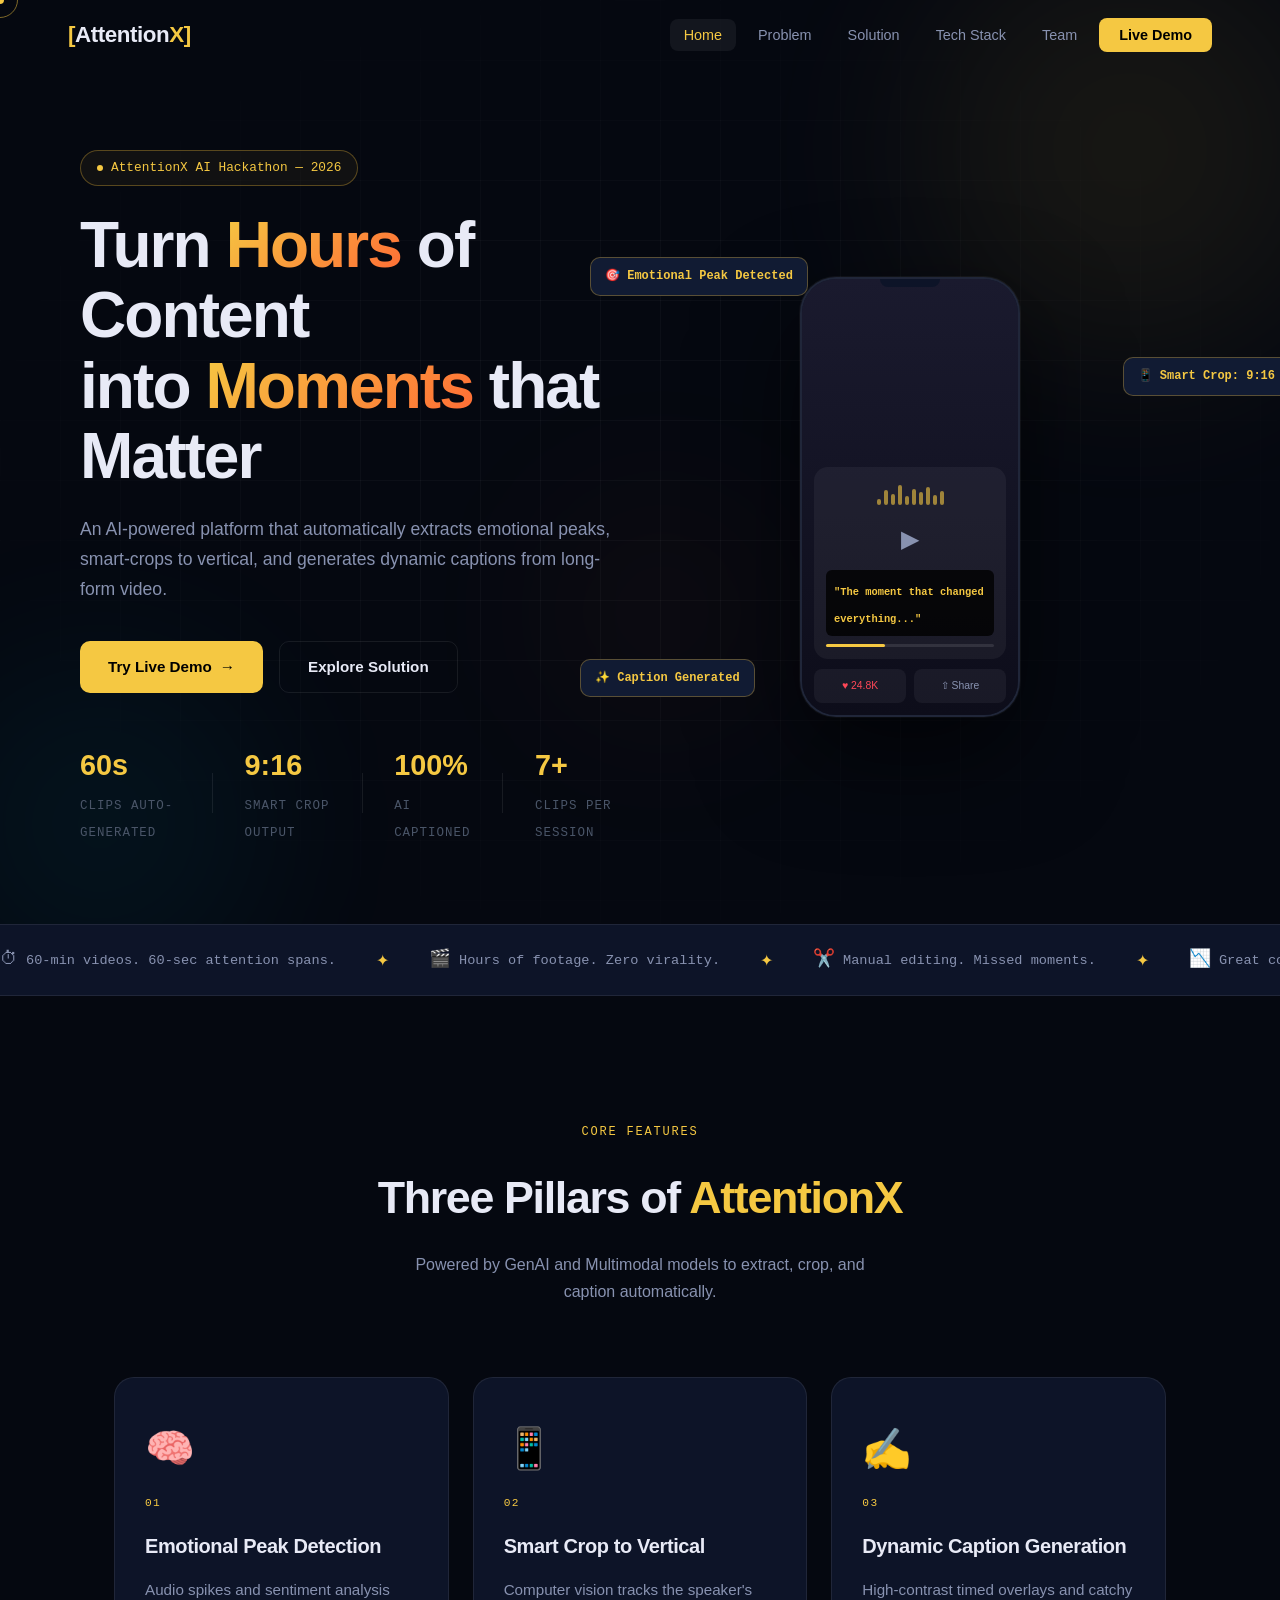
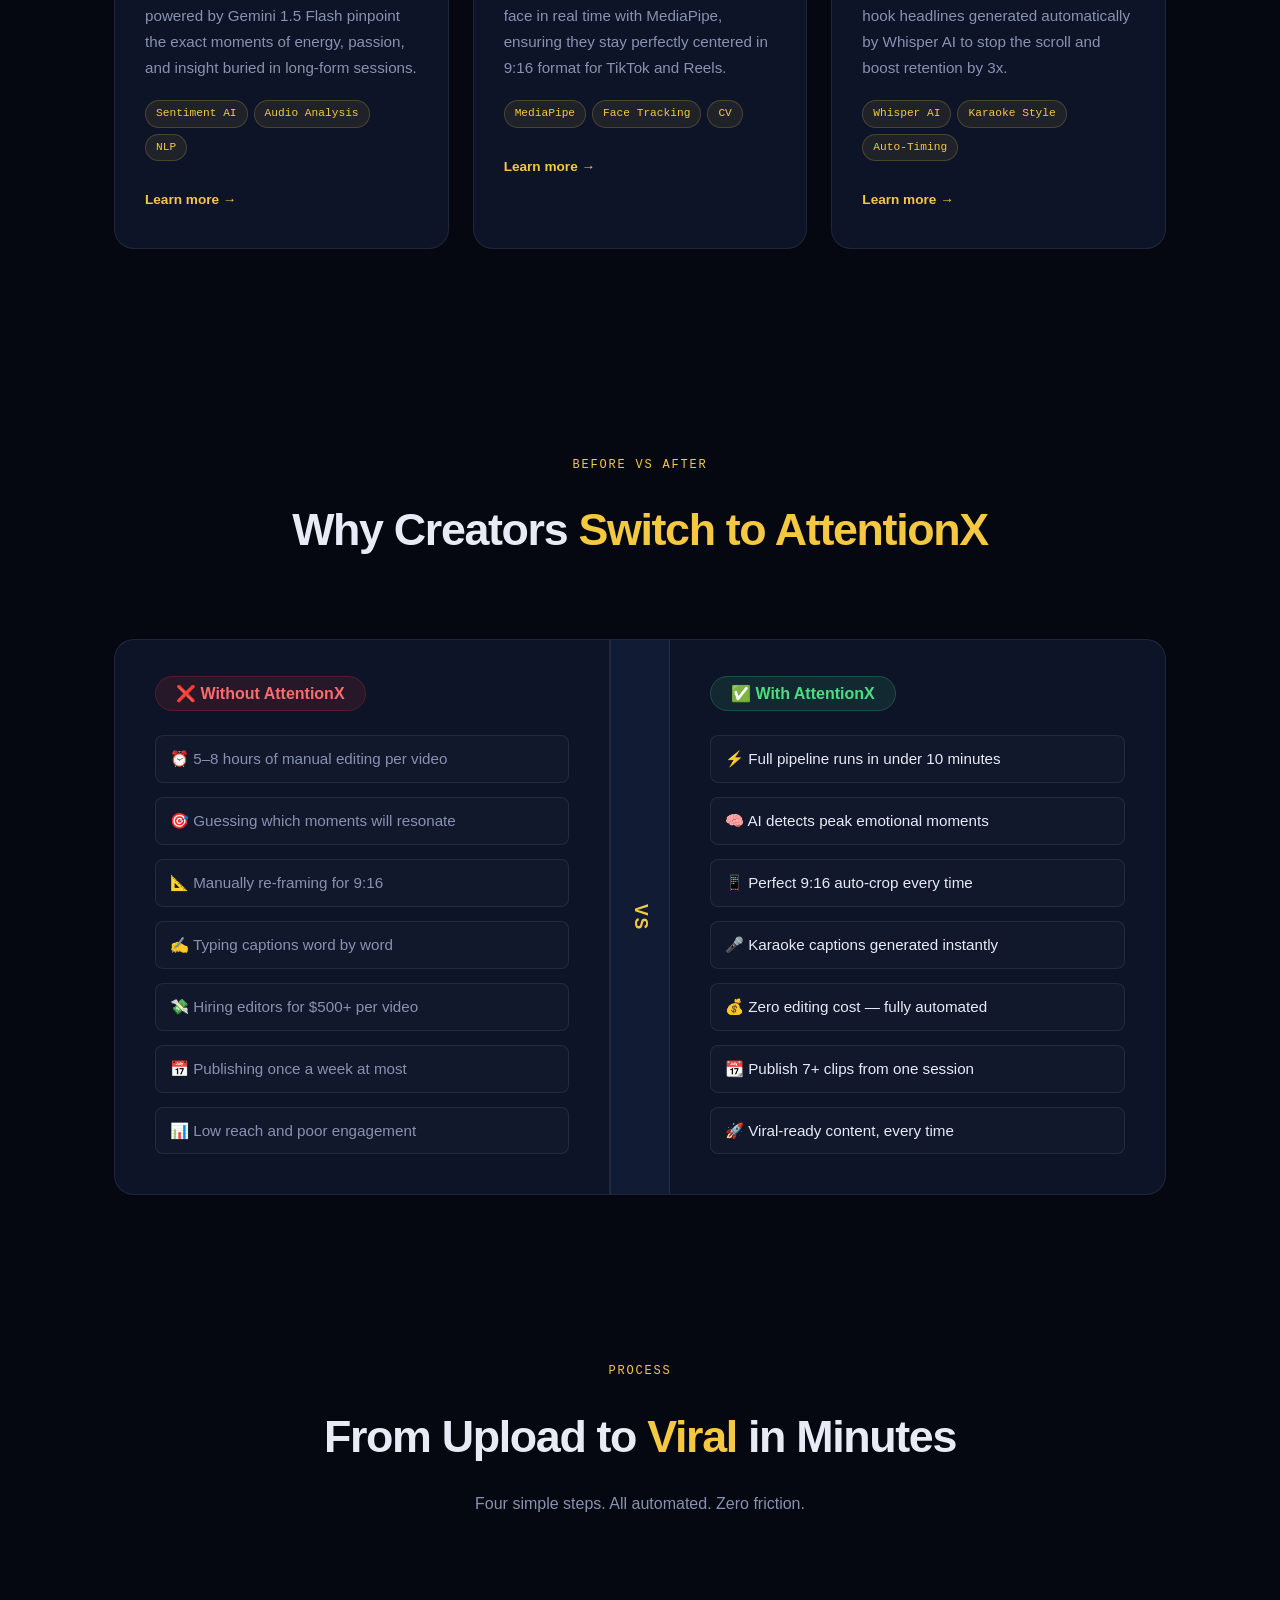
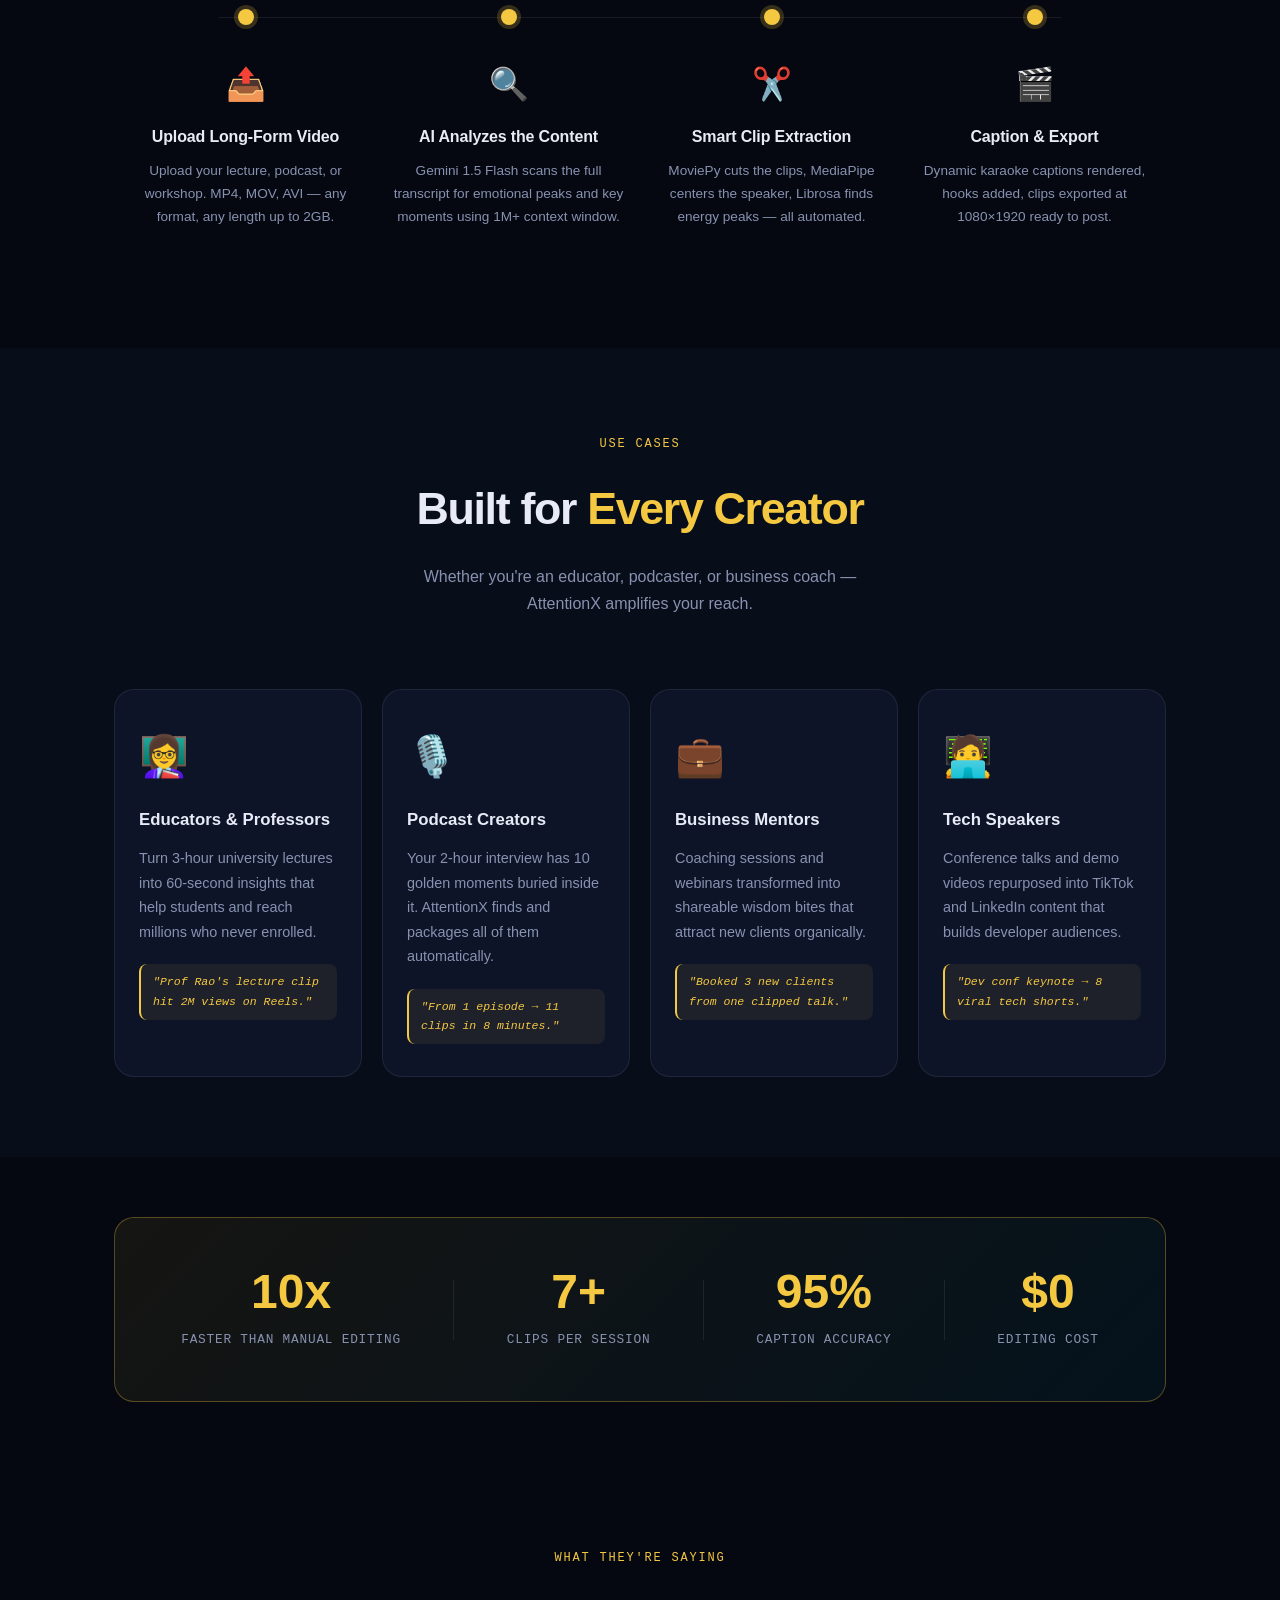
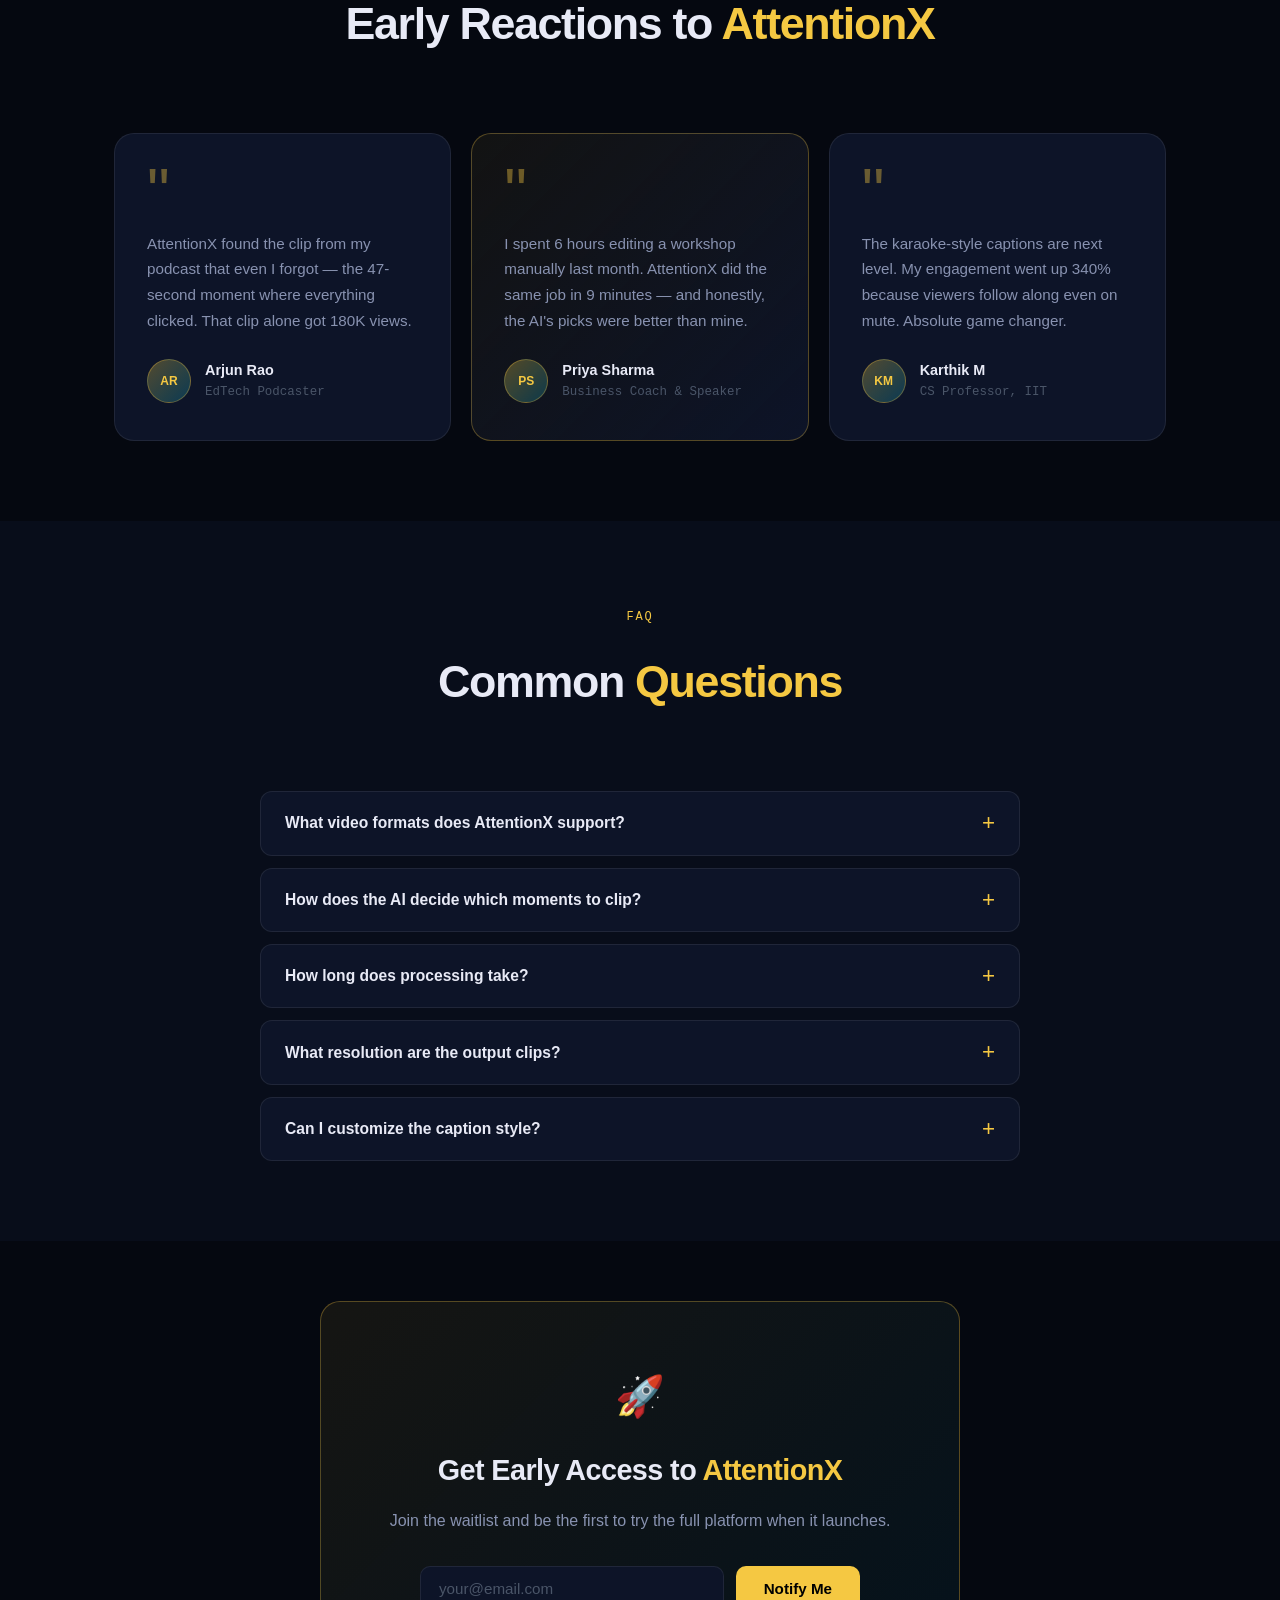
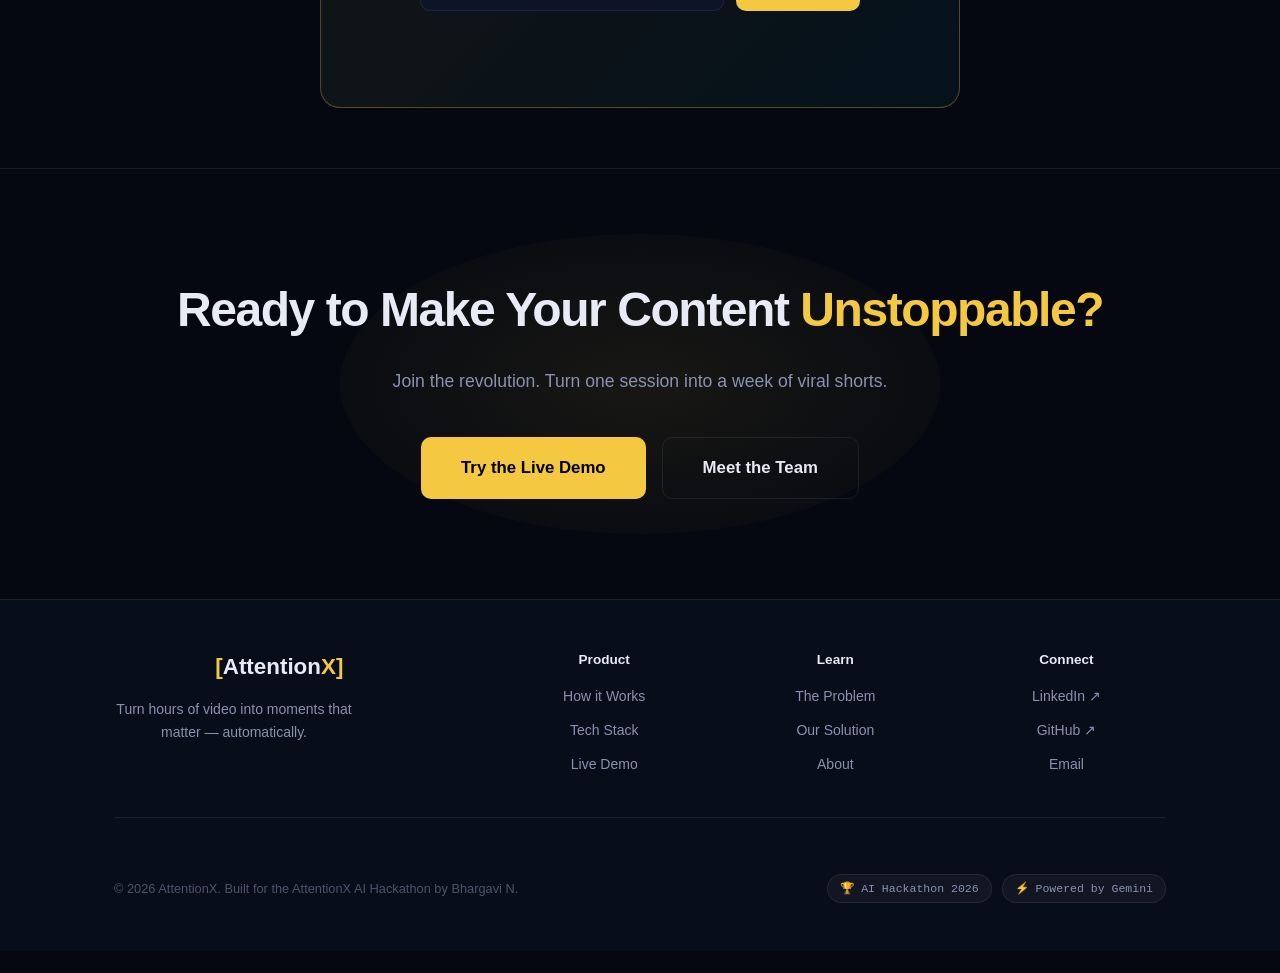
==== commit e4db026c: "Fix script source path in index.html" ====
--- a/index.html
+++ b/index.html
@@ -377,6 +377,6 @@
     </div>
   </div>
 </footer>
-<script src="js/main.js"></script>
+<script src="main.js"></script>
 </body>
 </html>
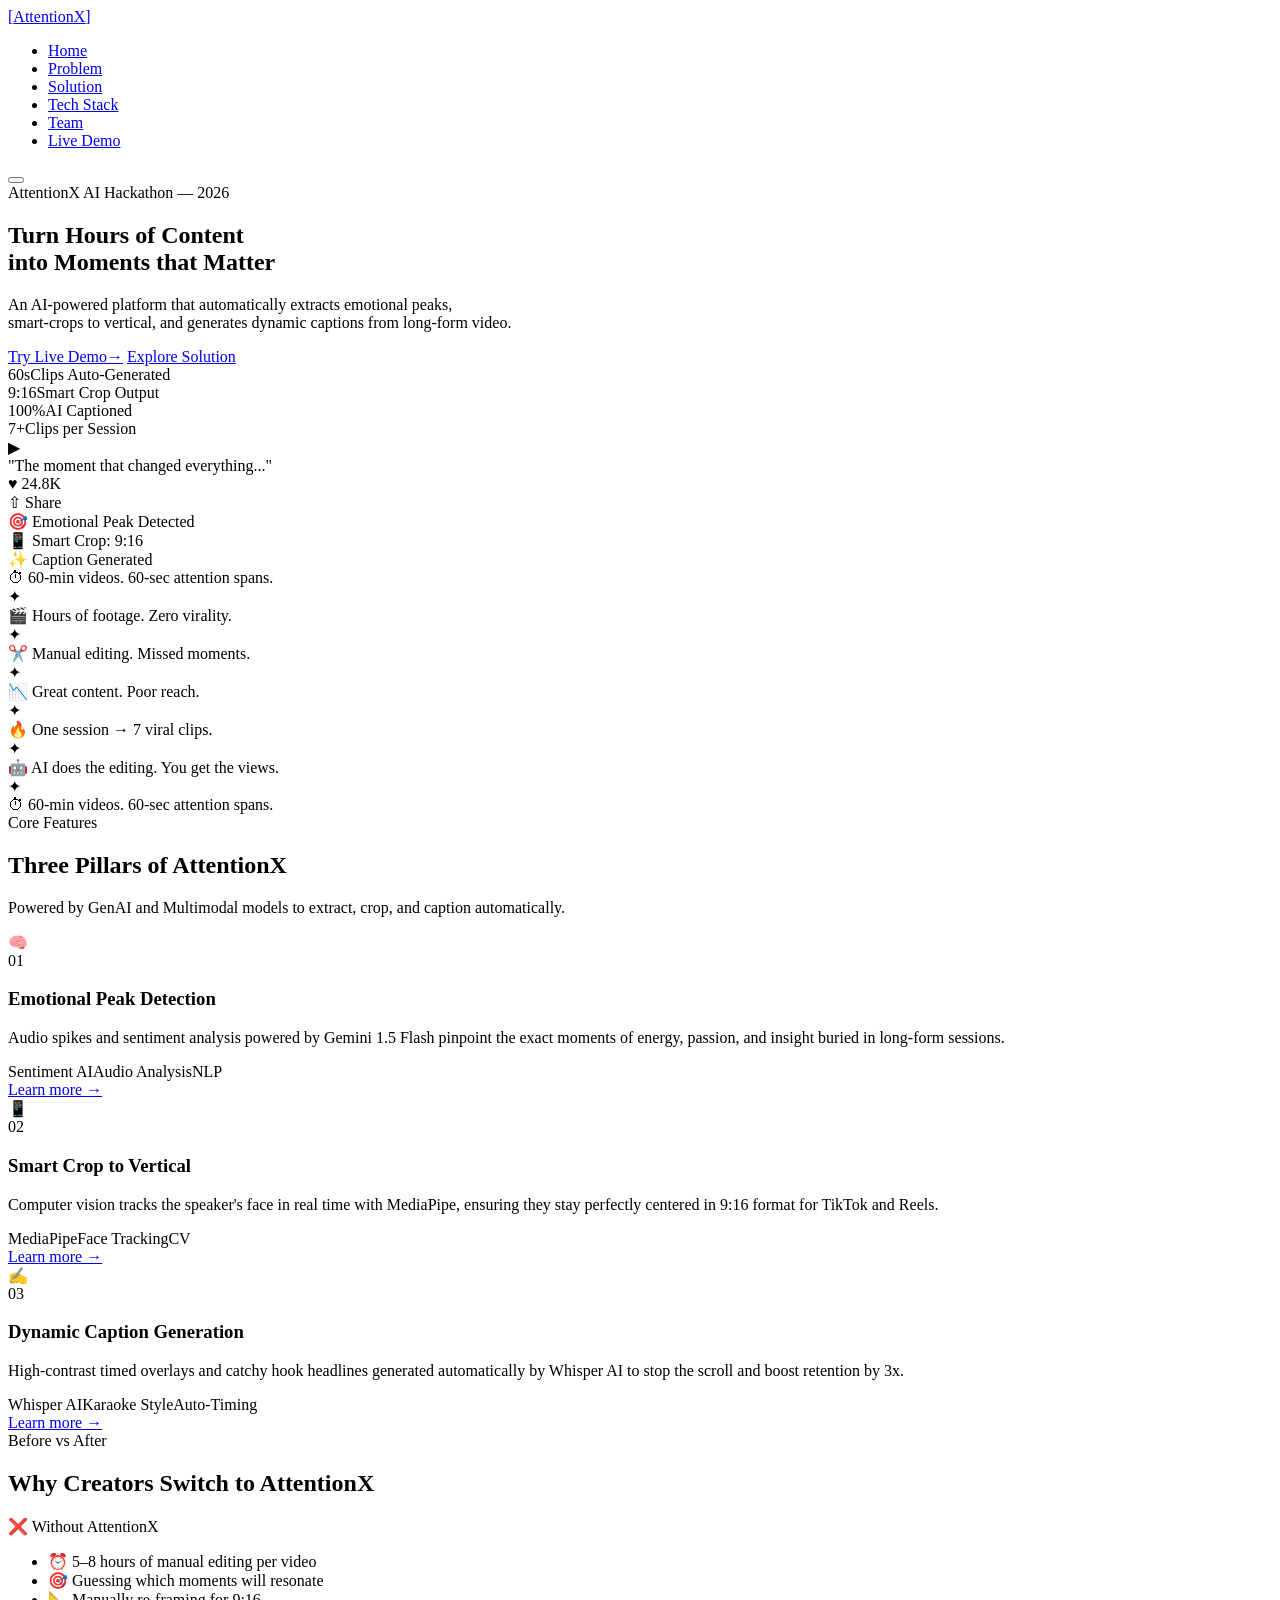
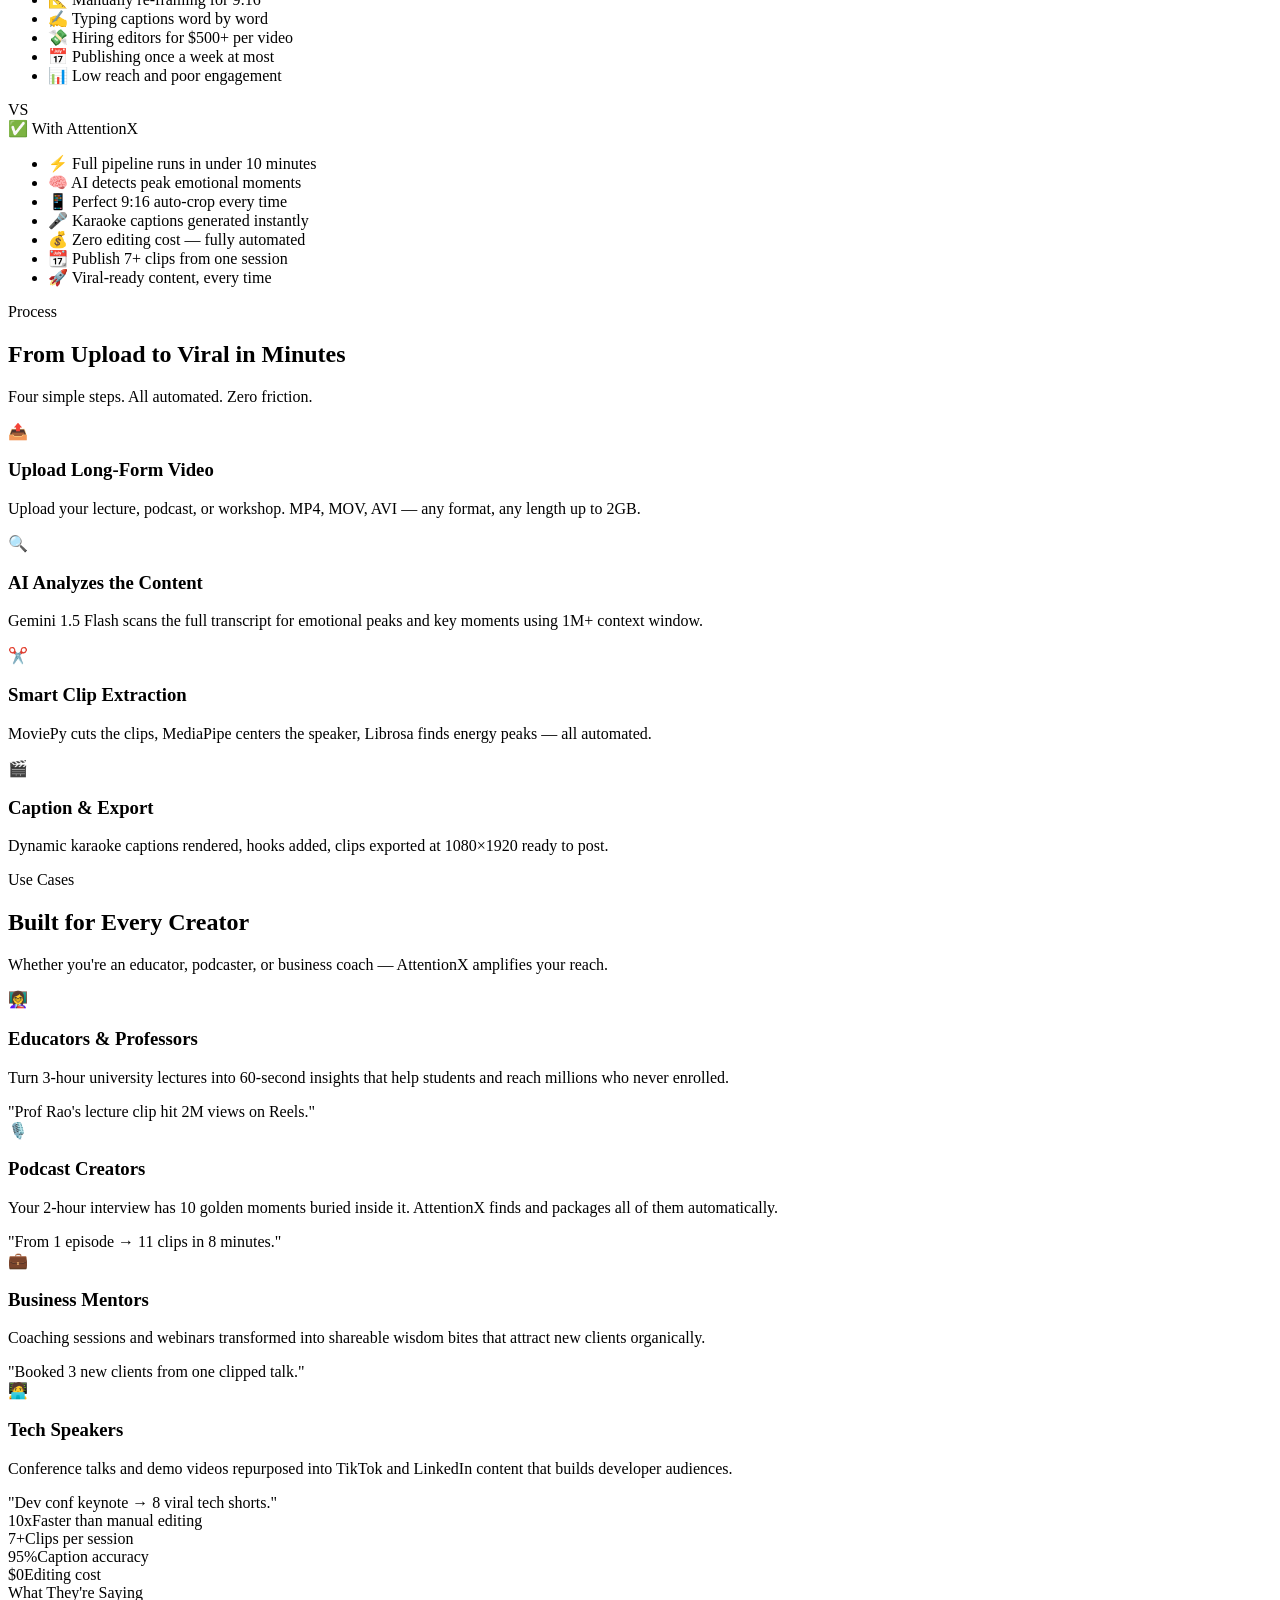
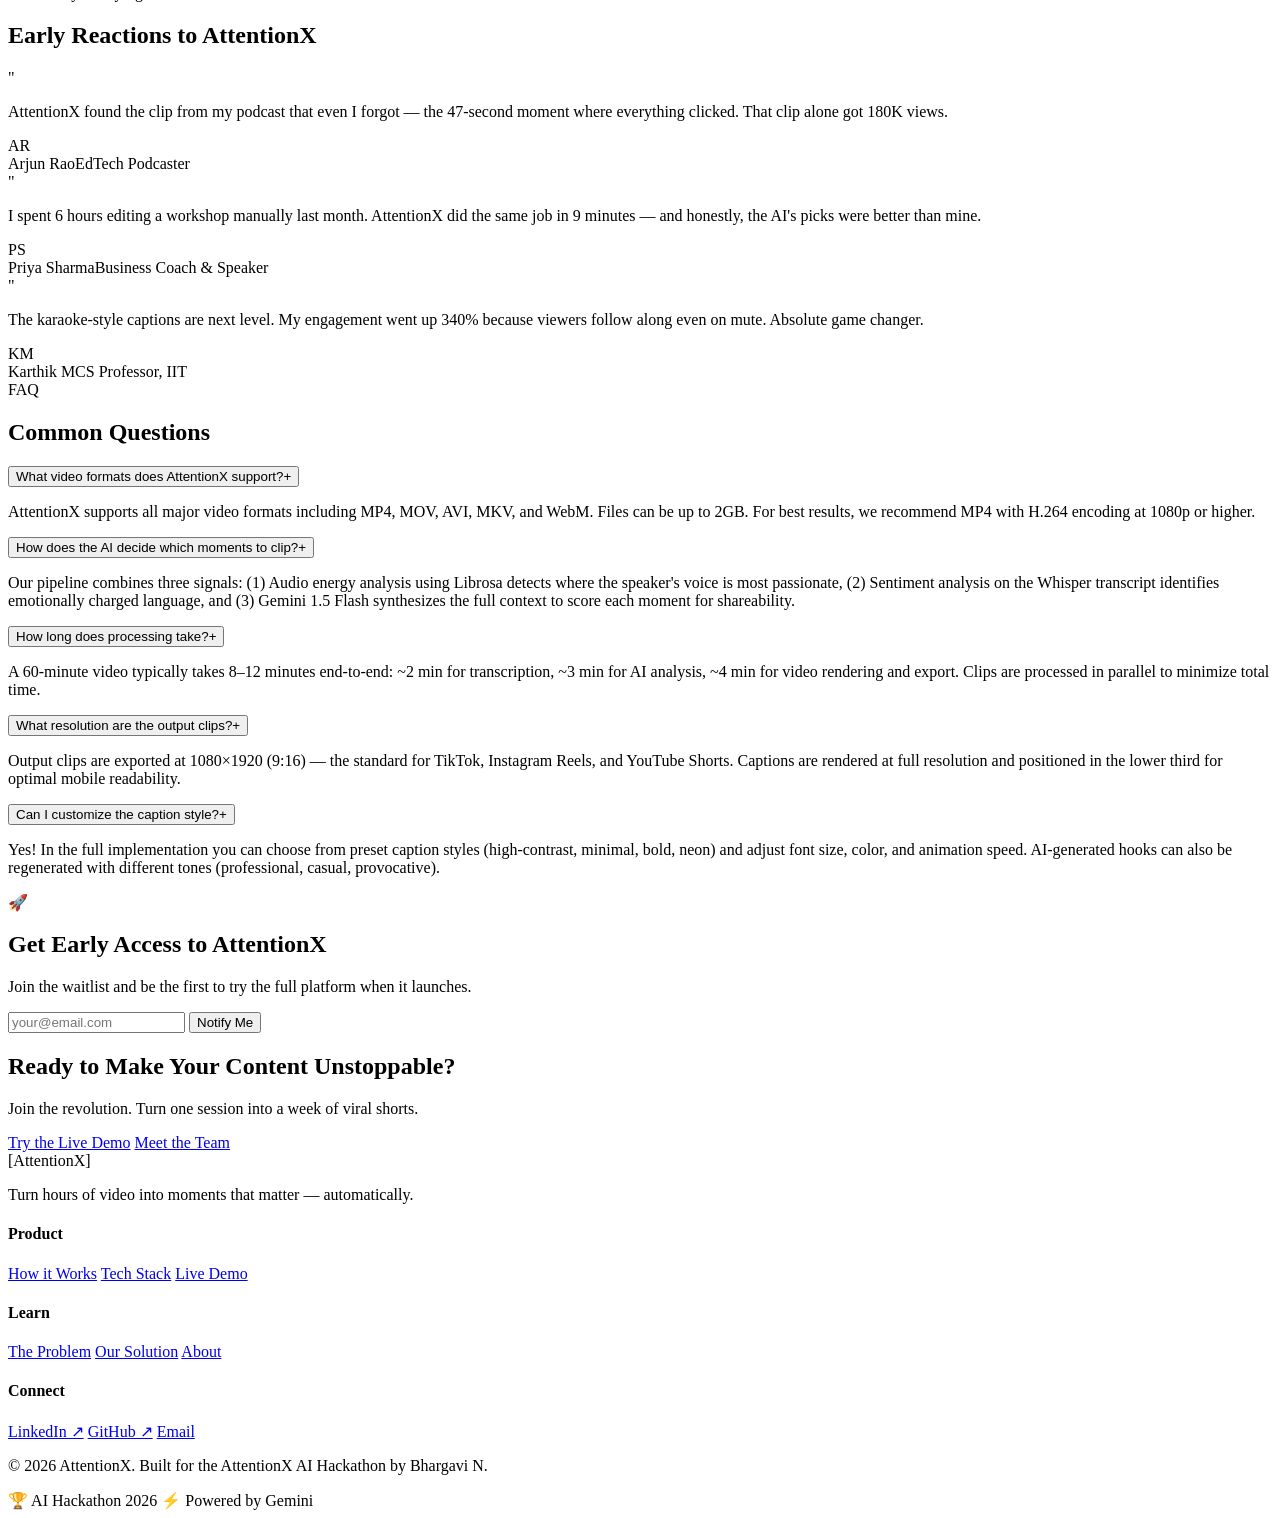
==== commit f9b20248: "Update index.html" ====
--- a/index.html
+++ b/index.html
@@ -5,7 +5,7 @@
   <meta name="viewport" content="width=device-width, initial-scale=1.0"/>
   <meta name="description" content="AttentionX — AI-powered automated content repurposing engine. Turn hours of long-form video into viral short-form clips instantly."/>
   <title>AttentionX — Automated Content Repurposing Engine</title>
-  <link rel="stylesheet" href="style.css">
+  <link rel="stylesheet" href="css/style.css">
   <link rel="preconnect" href="https://fonts.googleapis.com"/>
   <link rel="preconnect" href="https://fonts.gstatic.com" crossorigin/>
   <link href="https://fonts.googleapis.com/css2?family=Syne:wght@400;600;700;800&family=DM+Sans:ital,wght@0,300;0,400;0,500;1,300&family=JetBrains+Mono:wght@400;500&display=swap" rel="stylesheet"/>
@@ -377,6 +377,6 @@
     </div>
   </div>
 </footer>
-<script src="main.js"></script>
+<script src="js/main.js"></script>
 </body>
 </html>
